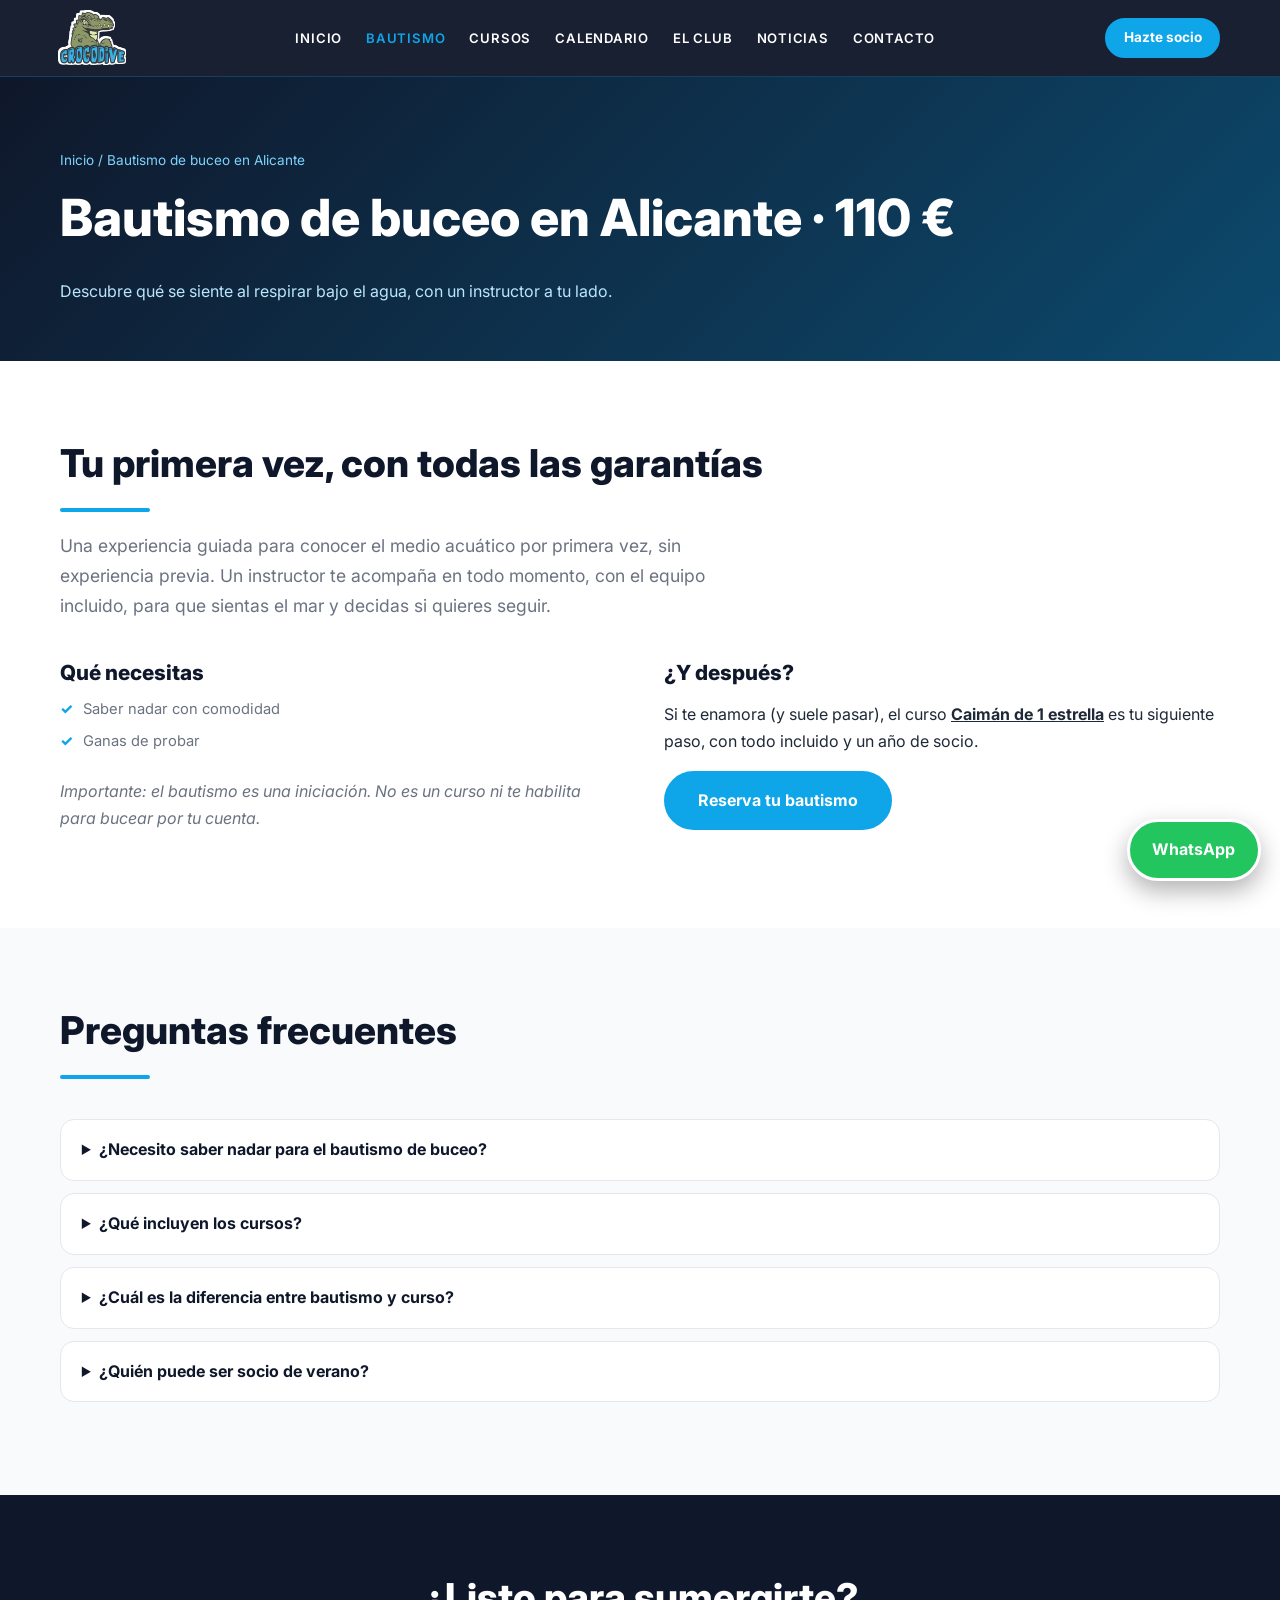
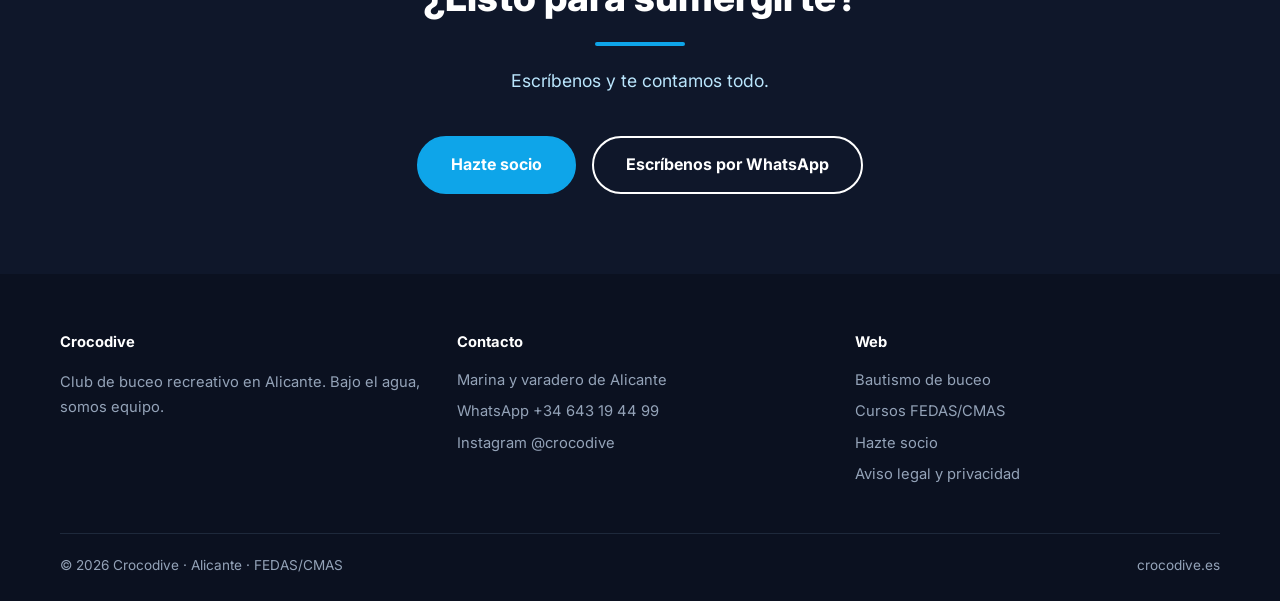
==== bautismo-buceo-alicante.html @ 1edb9e96 "Add files via upload" ====
<!DOCTYPE html><html lang="es"><head><meta charset="utf-8"><meta name="viewport" content="width=device-width,initial-scale=1"><title>Bautismo de buceo en Alicante | Crocodive</title><meta name="description" content="Bautismo de buceo en Alicante por 110 €. Una experiencia guiada, sin experiencia previa, con instructor titulado. Reserva tu plaza en Crocodive."><link rel="canonical" href="https://crocodive.es/bautismo-buceo-alicante.html">
<meta property="og:type" content="website"><meta property="og:locale" content="es_ES"><meta property="og:site_name" content="Crocodive"><meta property="og:title" content="Bautismo de buceo en Alicante | Crocodive"><meta property="og:description" content="Bautismo de buceo en Alicante por 110 €. Una experiencia guiada, sin experiencia previa, con instructor titulado. Reserva tu plaza en Crocodive."><meta property="og:url" content="https://crocodive.es/bautismo-buceo-alicante.html"><meta property="og:image" content="https://crocodive.es/img/og-image.jpg"><meta name="twitter:card" content="summary_large_image">
<link rel="icon" type="image/png" href="img/favicon-192.png"><link rel="apple-touch-icon" href="img/apple-touch-icon.png"><link rel="preconnect" href="https://fonts.googleapis.com"><link rel="preconnect" href="https://fonts.gstatic.com" crossorigin><link href="https://fonts.googleapis.com/css2?family=Inter:wght@300;400;600;800&display=swap" rel="stylesheet"><link rel="stylesheet" href="css/styles.css"><script type="application/ld+json">{"@context": "https://schema.org", "@type": "Service", "name": "Bautismo de buceo en Alicante", "provider": {"@type": "SportsClub", "name": "Crocodive", "url": "https://crocodive.es/"}, "areaServed": "Alicante", "offers": {"@type": "Offer", "price": "110", "priceCurrency": "EUR"}}</script><script type="application/ld+json">{"@context": "https://schema.org", "@type": "BreadcrumbList", "itemListElement": [{"@type": "ListItem", "position": 1, "name": "Inicio", "item": "https://crocodive.es/"}, {"@type": "ListItem", "position": 2, "name": "Bautismo de buceo en Alicante", "item": "https://crocodive.es/bautismo-buceo-alicante.html"}]}</script></head><body>
<a class="wa" href="https://wa.me/34643194499?text=Hola,%20quiero%20información%20de%20Crocodive" target="_blank" rel="noopener">WhatsApp</a>
<nav class="top" aria-label="Principal"><div class="w"><a class="logo" href="index.html" aria-label="Crocodive, inicio"><img src="img/logo.png" alt="Crocodive, club de buceo en Alicante" width="65" height="52"></a><button class="tg" aria-expanded="false" aria-controls="m">Menú</button><div class="links" id="m"><a href="index.html">Inicio</a><a href="bautismo-buceo-alicante.html" aria-current="page">Bautismo</a><a href="cursos-buceo-alicante.html">Cursos</a><a href="calendario-salidas.html">Calendario</a><a href="quienes-somos.html">El club</a><a href="noticias.html">Noticias</a><a href="contacto.html">Contacto</a></div><a class="btn s cta-n" href="hazte-socio.html">Hazte socio</a></div></nav>
<header class="ph"><div class="w"><div class="cr"><a href="index.html">Inicio</a> / Bautismo de buceo en Alicante</div><h1>Bautismo de buceo en Alicante · 110 €</h1><p>Descubre qué se siente al respirar bajo el agua, con un instructor a tu lado.</p></div></header><main><section class="sec wh"><div class="w"><h2>Tu primera vez, con todas las garantías</h2><div class="bar"></div><p class="lead">Una experiencia guiada para conocer el medio acuático por primera vez, sin experiencia previa. Un instructor te acompaña en todo momento, con el equipo incluido, para que sientas el mar y decidas si quieres seguir.</p><div style="margin-top:2.5rem;text-align:left"><div class="two"><div><h3>Qué necesitas</h3><ul class="ck"><li>Saber nadar con comodidad</li><li>Ganas de probar</li></ul><p class="tbd">Importante: el bautismo es una iniciación. No es un curso ni te habilita para bucear por tu cuenta.</p></div><div><h3>¿Y después?</h3><p>Si te enamora (y suele pasar), el curso <a href="cursos-buceo-alicante.html"><b>Caimán de 1 estrella</b></a> es tu siguiente paso, con todo incluido y un año de socio.</p><a class="btn" href="https://wa.me/34643194499?text=Hola,%20quiero%20reservar%20un%20bautismo%20de%20buceo">Reserva tu bautismo</a></div></div></div></div></section><section class="sec "><div class="w"><h2>Preguntas frecuentes</h2><div class="bar"></div><div style="margin-top:2.5rem;text-align:left"><details><summary>¿Necesito saber nadar para el bautismo de buceo?</summary><p>Sí, necesitas nadar con comodidad. No hace falta experiencia previa en buceo.</p></details><details><summary>¿Qué incluyen los cursos?</summary><p>Todos los cursos incluyen material, licencia, seguro y certificado, además de un año de socio del club.</p></details><details><summary>¿Cuál es la diferencia entre bautismo y curso?</summary><p>El bautismo es una experiencia de iniciación guiada y no habilita para bucear por tu cuenta. Los cursos FEDAS/CMAS sí te titulan.</p></details><details><summary>¿Quién puede ser socio de verano?</summary><p>Buceadores que ya tienen titulación y quieren conocer el club durante la temporada.</p></details></div></div></section><section class="sec dk"><div class="w ctr"><h2>¿Listo para sumergirte?</h2><div class="bar"></div><p class="lead">Escríbenos y te contamos todo.</p><div style="margin-top:2.5rem;text-align:left"><div class="acts"><a class="btn" href="hazte-socio.html">Hazte socio</a><a class="btn g" href="https://wa.me/34643194499?text=Hola,%20quiero%20información">Escríbenos por WhatsApp</a></div></div></div></section></main>
<footer><div class="w"><div class="fg"><div><h4>Crocodive</h4><p>Club de buceo recreativo en Alicante. Bajo el agua, somos equipo.</p></div><div><h4>Contacto</h4><ul><li>Marina y varadero de Alicante</li><li><a href="https://wa.me/34643194499">WhatsApp +34 643 19 44 99</a></li><li><a href="https://www.instagram.com/crocodive/" rel="noopener">Instagram @crocodive</a></li></ul></div><div><h4>Web</h4><ul><li><a href="bautismo-buceo-alicante.html">Bautismo de buceo</a></li><li><a href="cursos-buceo-alicante.html">Cursos FEDAS/CMAS</a></li><li><a href="hazte-socio.html">Hazte socio</a></li><li><a href="legal.html">Aviso legal y privacidad</a></li></ul></div></div><div class="fb"><span>© <span id="y">2026</span> Crocodive · Alicante · FEDAS/CMAS</span><span>crocodive.es</span></div></div></footer><script src="js/main.js" defer></script></body></html>
---- css/styles.css ----
:root{--navy:#0f172a;--cy:#0ea5e9;--cyd:#0284c7;--bg:#f9fafb;--tx:#1f2937;--mut:#6b7280;--w:1200px}
*{box-sizing:border-box}html{scroll-behavior:smooth}
body{margin:0;font:400 1rem/1.7 Inter,system-ui,sans-serif;color:var(--tx);background:var(--bg);-webkit-font-smoothing:antialiased}
img{max-width:100%;height:auto;display:block}a{color:inherit}
h1,h2,h3{line-height:1.15;margin:0 0 .6em;font-weight:800;color:var(--navy)}
h2{font-size:clamp(1.8rem,4vw,2.4rem)}h3{font-size:1.3rem}
:focus-visible{outline:3px solid var(--cy);outline-offset:3px}
.w{max-width:var(--w);margin:0 auto;padding:0 1.25rem}
.sec{padding:5rem 0}.sec.dk{background:var(--navy);color:#e0f2fe}.sec.dk h2,.sec.dk h3{color:#fff}.sec.wh{background:#fff}
.ctr{text-align:center}.ctr .lead{margin-inline:auto}
.lead{max-width:62ch;color:var(--mut);font-size:1.1rem}.dk .lead{color:#bae6fd}
.bar{width:90px;height:4px;border-radius:9px;background:var(--cy);margin:0 0 1.2rem}.ctr .bar{margin-inline:auto}
nav.top{position:sticky;top:0;z-index:40;background:rgba(15,23,42,.96);backdrop-filter:blur(6px);border-bottom:1px solid rgba(14,165,233,.25)}
nav.top .w{display:flex;align-items:center;justify-content:space-between;height:76px;gap:1rem}
.logo img{height:52px;width:auto;filter:drop-shadow(1.5px 0 0 #fff) drop-shadow(-1.5px 0 0 #fff) drop-shadow(0 1.5px 0 #fff) drop-shadow(0 -1.5px 0 #fff)}
.links{display:flex;gap:1.5rem;font-weight:600;font-size:.82rem;letter-spacing:.06em;text-transform:uppercase;color:#fff}
.links a{text-decoration:none}.links a:hover,.links a[aria-current]{color:var(--cy)}
.tg{display:none;background:0;border:2px solid #fff;color:#fff;border-radius:10px;padding:.4rem .8rem;font:600 .9rem Inter;cursor:pointer}
@media(max-width:980px){.tg{display:block}.cta-n{display:none}.links{display:none;position:absolute;top:76px;left:0;right:0;flex-direction:column;background:var(--navy);padding:1.2rem 1.5rem;gap:1rem}.links.open{display:flex}}
.btn{display:inline-block;background:var(--cy);color:#fff;font-weight:700;text-decoration:none;border:2px solid var(--cy);border-radius:99px;padding:.85em 2em;transition:.2s;cursor:pointer;font-family:inherit;font-size:1rem}
.btn:hover{background:var(--cyd);border-color:var(--cyd);transform:translateY(-2px);box-shadow:0 10px 24px rgba(14,165,233,.4)}
.btn.o{background:0;color:var(--cy)}.btn.o:hover{background:var(--cy);color:#fff}
.btn.g{background:0;border-color:#fff}.btn.g:hover{background:#fff;color:var(--navy)}.btn.s{padding:.5em 1.2em;font-size:.85rem}
.hero{min-height:88vh;display:flex;align-items:center;text-align:center;color:#fff;padding:5rem 0;background:linear-gradient(rgba(15,23,42,.7),rgba(15,23,42,.45)),var(--hb) center/cover fixed #0b3a5c}
.hero h1{font-size:clamp(2.4rem,6.5vw,4.6rem);color:#fff;text-shadow:0 2px 12px rgba(0,0,0,.4)}.hero h1 em{color:var(--cy);font-style:normal}
.hero p{font-size:clamp(1.05rem,2vw,1.4rem);color:#e5e7eb;font-weight:300;max-width:46rem;margin:0 auto 2.2rem}
.eb{color:var(--cy);font-weight:800;letter-spacing:.2em;text-transform:uppercase;font-size:.8rem;display:block;margin-bottom:1rem}
.acts{display:flex;flex-wrap:wrap;gap:1rem;justify-content:center}
.ph{background:linear-gradient(135deg,var(--navy),#0c4a6e);color:#fff;padding:4.5rem 0 3.5rem}.ph h1{color:#fff;font-size:clamp(2rem,5vw,3.2rem)}.ph p{color:#bae6fd;max-width:60ch;margin:0}
.cr{font-size:.85rem;color:#7dd3fc;margin-bottom:1rem}.cr a{text-decoration:none}
.strip{background:var(--cy);color:#fff;text-align:center;font-weight:700;padding:.9rem 1rem;font-size:.95rem}
.g3{display:grid;gap:2rem;grid-template-columns:repeat(auto-fit,minmax(270px,1fr))}.g4{display:grid;gap:1.2rem;grid-template-columns:repeat(auto-fit,minmax(200px,1fr))}
.card{background:#fff;border:1px solid #e5e7eb;border-radius:20px;overflow:hidden;box-shadow:0 6px 20px rgba(15,23,42,.08);transition:.3s;display:flex;flex-direction:column}
.card:hover{transform:translateY(-8px);box-shadow:0 20px 30px rgba(15,23,42,.14)}.card.feat{border:2px solid var(--cy)}
.ci{position:relative;aspect-ratio:10/7;background:var(--navy)}.ci img{width:100%;height:100%;object-fit:cover}
.badge{position:absolute;left:1rem;bottom:1rem;background:var(--cy);color:#fff;font-size:.72rem;font-weight:800;text-transform:uppercase;letter-spacing:.06em;padding:.3em .9em;border-radius:99px}
.cb{padding:1.8rem;display:flex;flex-direction:column;flex:1}.cb p{color:var(--mut);margin:0 0 1rem}.cb .btn{margin-top:auto;text-align:center}
.cb ul,.ck{list-style:none;padding:0;margin:0 0 1.5rem;font-size:.92rem;color:var(--mut)}.cb li::before,.ck li::before{content:"✓";color:var(--cy);font-weight:800;margin-right:.6rem}.ck li{margin-bottom:.4rem}
.price{font-size:2.4rem;font-weight:800;color:var(--cyd);line-height:1;margin-bottom:.8rem}
.fact{padding:1.6rem;background:rgba(255,255,255,.06);border:1px solid rgba(255,255,255,.12);border-radius:20px;text-align:center}.fact b{display:block;font-size:1.8rem;color:var(--cy);font-weight:800}.fact span{font-size:.8rem;text-transform:uppercase;letter-spacing:.06em;color:#cbd5e1;font-weight:600}
.tw{overflow-x:auto;background:#fff;border-radius:20px;box-shadow:0 6px 20px rgba(15,23,42,.08);border:1px solid #e5e7eb}
table{border-collapse:collapse;width:100%;min-width:660px}th,td{padding:1rem 1.2rem;text-align:left;border-bottom:1px solid #e5e7eb}th{background:var(--navy);color:#fff;font-size:.82rem;text-transform:uppercase;letter-spacing:.05em}tr:last-child td{border:0}
.tbd{color:var(--mut);font-style:italic}
.two{display:grid;gap:3rem;grid-template-columns:1fr 1fr;align-items:start}@media(max-width:800px){.two{grid-template-columns:1fr}}
.team{display:grid;gap:1rem;grid-template-columns:repeat(auto-fit,minmax(180px,1fr))}.team div{background:#fff;border:1px dashed #94a3b8;border-radius:16px;padding:1.2rem;text-align:center}.team b{display:block;color:var(--navy)}
form{display:grid;gap:1rem;grid-template-columns:1fr 1fr}form .f{grid-column:1/-1}@media(max-width:640px){form{grid-template-columns:1fr}}
label{font-weight:600;font-size:.9rem;display:block}input,select,textarea{width:100%;font:inherit;padding:.75rem 1rem;border:1.5px solid #cbd5e1;border-radius:12px;background:#fff;margin-top:.3rem}input:focus,select:focus,textarea:focus{border-color:var(--cy);outline:0;box-shadow:0 0 0 3px rgba(14,165,233,.25)}
.chk{display:flex;gap:.6rem;font-weight:400}.chk input{width:auto;margin-top:.4rem}
details{background:#fff;border:1px solid #e5e7eb;border-radius:14px;padding:1rem 1.3rem;margin-bottom:.8rem}summary{font-weight:700;cursor:pointer;color:var(--navy)}details p{margin:.6rem 0 0;color:var(--mut)}
.lg{display:grid;gap:1rem;grid-template-columns:repeat(auto-fit,minmax(160px,1fr))}.lg div{height:90px;display:grid;place-items:center;border:1px dashed #94a3b8;border-radius:16px;background:#fff;color:var(--mut);font-weight:600;font-size:.9rem}
.map{border-radius:20px;overflow:hidden;box-shadow:0 6px 20px rgba(15,23,42,.15);min-height:340px}.map iframe{width:100%;height:100%;min-height:340px;border:0;display:block}
.art{background:#fff;border:1px solid #e5e7eb;border-radius:20px;padding:1.8rem;box-shadow:0 6px 20px rgba(15,23,42,.06)}.art small{color:var(--cyd);font-weight:800;text-transform:uppercase;font-size:.72rem;letter-spacing:.08em}
footer{background:#0b1120;color:#94a3b8;padding:3.5rem 0 1.5rem;font-size:.92rem}footer h4{color:#fff;margin:0 0 .8rem}footer a{text-decoration:none}footer a:hover{color:#fff}footer ul{list-style:none;padding:0;margin:0}footer li{margin-bottom:.4rem}
.fg{display:grid;gap:2rem;grid-template-columns:repeat(auto-fit,minmax(210px,1fr))}.fb{margin-top:2.5rem;padding-top:1.2rem;border-top:1px solid #1e293b;display:flex;flex-wrap:wrap;justify-content:space-between;gap:1rem;font-size:.85rem}
.wa{position:fixed;right:1.2rem;bottom:1.2rem;z-index:50;background:#22c55e;color:#fff;font-weight:700;text-decoration:none;padding:.9rem 1.4rem;border-radius:99px;border:3px solid #fff;box-shadow:0 10px 25px rgba(0,0,0,.3);transition:.2s}.wa:hover{background:#16a34a;transform:scale(1.06)}
@media(max-width:768px){.hero{background-attachment:scroll}}
@media(prefers-reduced-motion:reduce){*{transition:none!important;scroll-behavior:auto!important}}
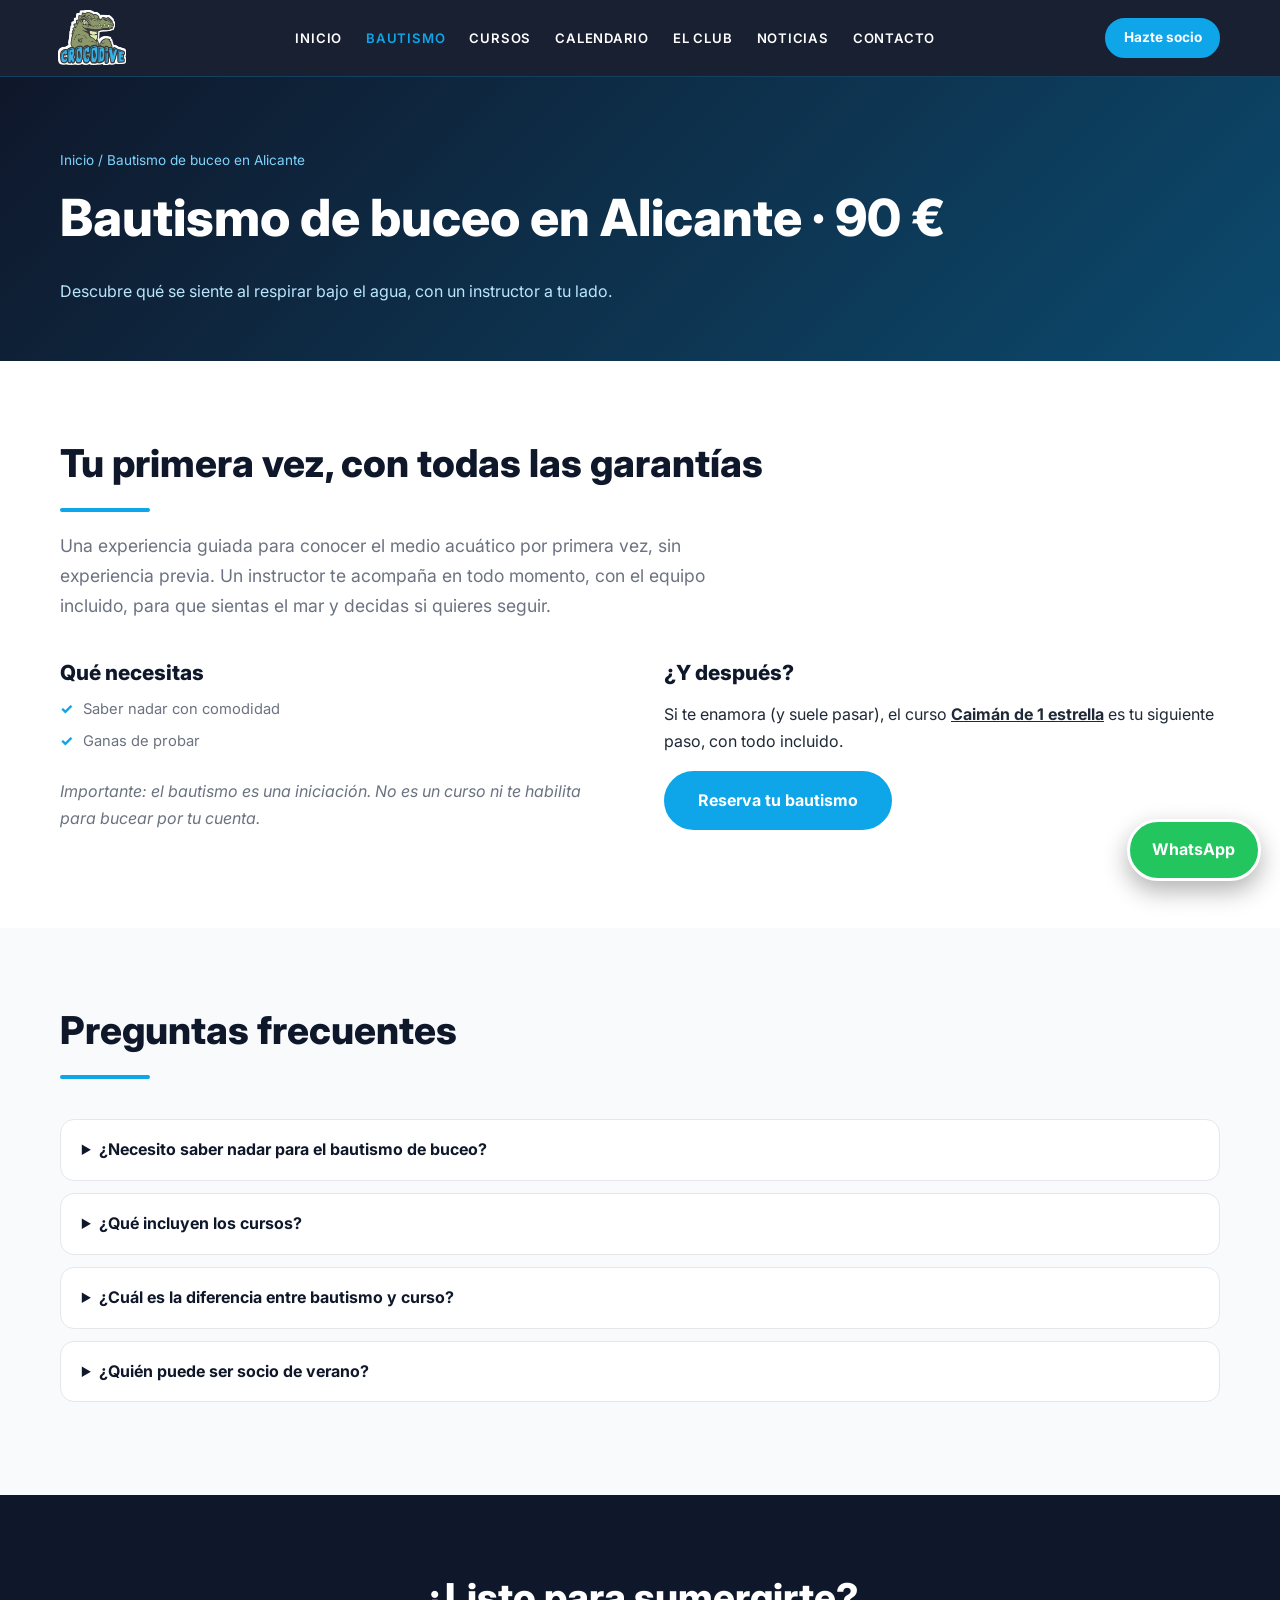
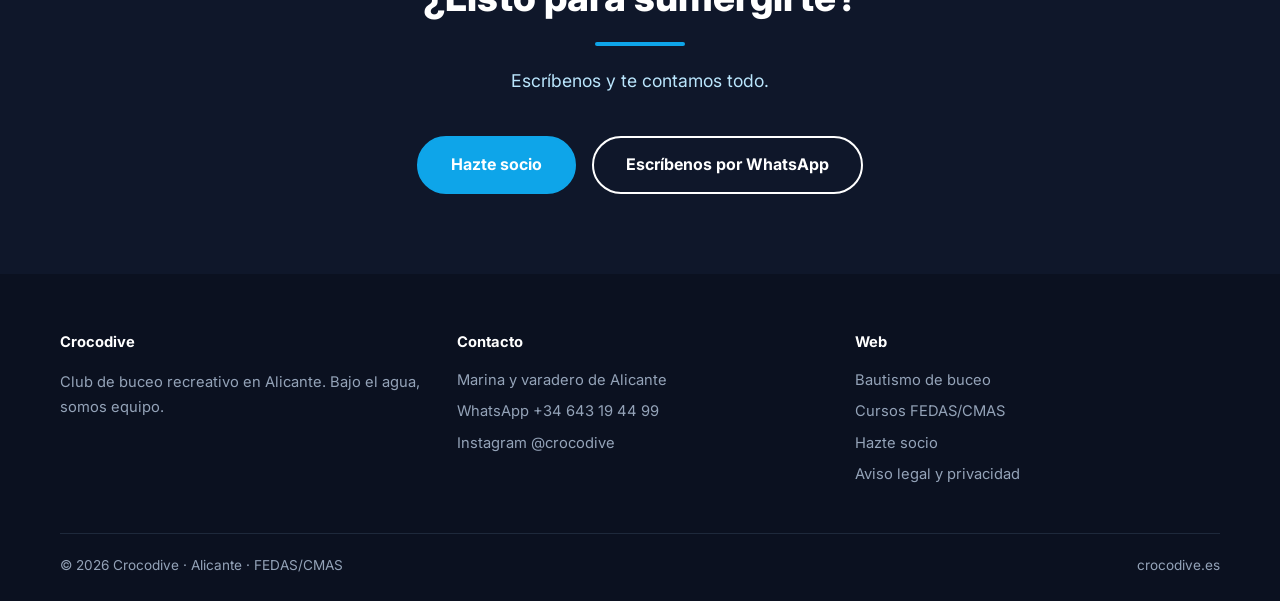
==== commit a2ab0a6a: "Actualizar bautismo-buceo-alicante.html" ====
--- a/bautismo-buceo-alicante.html
+++ b/bautismo-buceo-alicante.html
@@ -1,7 +1,162 @@
-<!DOCTYPE html><html lang="es"><head><meta charset="utf-8"><meta name="viewport" content="width=device-width,initial-scale=1"><title>Bautismo de buceo en Alicante | Crocodive</title><meta name="description" content="Bautismo de buceo en Alicante por 110 €. Una experiencia guiada, sin experiencia previa, con instructor titulado. Reserva tu plaza en Crocodive."><link rel="canonical" href="https://crocodive.es/bautismo-buceo-alicante.html">
-<meta property="og:type" content="website"><meta property="og:locale" content="es_ES"><meta property="og:site_name" content="Crocodive"><meta property="og:title" content="Bautismo de buceo en Alicante | Crocodive"><meta property="og:description" content="Bautismo de buceo en Alicante por 110 €. Una experiencia guiada, sin experiencia previa, con instructor titulado. Reserva tu plaza en Crocodive."><meta property="og:url" content="https://crocodive.es/bautismo-buceo-alicante.html"><meta property="og:image" content="https://crocodive.es/img/og-image.jpg"><meta name="twitter:card" content="summary_large_image">
-<link rel="icon" type="image/png" href="img/favicon-192.png"><link rel="apple-touch-icon" href="img/apple-touch-icon.png"><link rel="preconnect" href="https://fonts.googleapis.com"><link rel="preconnect" href="https://fonts.gstatic.com" crossorigin><link href="https://fonts.googleapis.com/css2?family=Inter:wght@300;400;600;800&display=swap" rel="stylesheet"><link rel="stylesheet" href="css/styles.css"><script type="application/ld+json">{"@context": "https://schema.org", "@type": "Service", "name": "Bautismo de buceo en Alicante", "provider": {"@type": "SportsClub", "name": "Crocodive", "url": "https://crocodive.es/"}, "areaServed": "Alicante", "offers": {"@type": "Offer", "price": "110", "priceCurrency": "EUR"}}</script><script type="application/ld+json">{"@context": "https://schema.org", "@type": "BreadcrumbList", "itemListElement": [{"@type": "ListItem", "position": 1, "name": "Inicio", "item": "https://crocodive.es/"}, {"@type": "ListItem", "position": 2, "name": "Bautismo de buceo en Alicante", "item": "https://crocodive.es/bautismo-buceo-alicante.html"}]}</script></head><body>
-<a class="wa" href="https://wa.me/34643194499?text=Hola,%20quiero%20información%20de%20Crocodive" target="_blank" rel="noopener">WhatsApp</a>
-<nav class="top" aria-label="Principal"><div class="w"><a class="logo" href="index.html" aria-label="Crocodive, inicio"><img src="img/logo.png" alt="Crocodive, club de buceo en Alicante" width="65" height="52"></a><button class="tg" aria-expanded="false" aria-controls="m">Menú</button><div class="links" id="m"><a href="index.html">Inicio</a><a href="bautismo-buceo-alicante.html" aria-current="page">Bautismo</a><a href="cursos-buceo-alicante.html">Cursos</a><a href="calendario-salidas.html">Calendario</a><a href="quienes-somos.html">El club</a><a href="noticias.html">Noticias</a><a href="contacto.html">Contacto</a></div><a class="btn s cta-n" href="hazte-socio.html">Hazte socio</a></div></nav>
-<header class="ph"><div class="w"><div class="cr"><a href="index.html">Inicio</a> / Bautismo de buceo en Alicante</div><h1>Bautismo de buceo en Alicante · 110 €</h1><p>Descubre qué se siente al respirar bajo el agua, con un instructor a tu lado.</p></div></header><main><section class="sec wh"><div class="w"><h2>Tu primera vez, con todas las garantías</h2><div class="bar"></div><p class="lead">Una experiencia guiada para conocer el medio acuático por primera vez, sin experiencia previa. Un instructor te acompaña en todo momento, con el equipo incluido, para que sientas el mar y decidas si quieres seguir.</p><div style="margin-top:2.5rem;text-align:left"><div class="two"><div><h3>Qué necesitas</h3><ul class="ck"><li>Saber nadar con comodidad</li><li>Ganas de probar</li></ul><p class="tbd">Importante: el bautismo es una iniciación. No es un curso ni te habilita para bucear por tu cuenta.</p></div><div><h3>¿Y después?</h3><p>Si te enamora (y suele pasar), el curso <a href="cursos-buceo-alicante.html"><b>Caimán de 1 estrella</b></a> es tu siguiente paso, con todo incluido y un año de socio.</p><a class="btn" href="https://wa.me/34643194499?text=Hola,%20quiero%20reservar%20un%20bautismo%20de%20buceo">Reserva tu bautismo</a></div></div></div></div></section><section class="sec "><div class="w"><h2>Preguntas frecuentes</h2><div class="bar"></div><div style="margin-top:2.5rem;text-align:left"><details><summary>¿Necesito saber nadar para el bautismo de buceo?</summary><p>Sí, necesitas nadar con comodidad. No hace falta experiencia previa en buceo.</p></details><details><summary>¿Qué incluyen los cursos?</summary><p>Todos los cursos incluyen material, licencia, seguro y certificado, además de un año de socio del club.</p></details><details><summary>¿Cuál es la diferencia entre bautismo y curso?</summary><p>El bautismo es una experiencia de iniciación guiada y no habilita para bucear por tu cuenta. Los cursos FEDAS/CMAS sí te titulan.</p></details><details><summary>¿Quién puede ser socio de verano?</summary><p>Buceadores que ya tienen titulación y quieren conocer el club durante la temporada.</p></details></div></div></section><section class="sec dk"><div class="w ctr"><h2>¿Listo para sumergirte?</h2><div class="bar"></div><p class="lead">Escríbenos y te contamos todo.</p><div style="margin-top:2.5rem;text-align:left"><div class="acts"><a class="btn" href="hazte-socio.html">Hazte socio</a><a class="btn g" href="https://wa.me/34643194499?text=Hola,%20quiero%20información">Escríbenos por WhatsApp</a></div></div></div></section></main>
-<footer><div class="w"><div class="fg"><div><h4>Crocodive</h4><p>Club de buceo recreativo en Alicante. Bajo el agua, somos equipo.</p></div><div><h4>Contacto</h4><ul><li>Marina y varadero de Alicante</li><li><a href="https://wa.me/34643194499">WhatsApp +34 643 19 44 99</a></li><li><a href="https://www.instagram.com/crocodive/" rel="noopener">Instagram @crocodive</a></li></ul></div><div><h4>Web</h4><ul><li><a href="bautismo-buceo-alicante.html">Bautismo de buceo</a></li><li><a href="cursos-buceo-alicante.html">Cursos FEDAS/CMAS</a></li><li><a href="hazte-socio.html">Hazte socio</a></li><li><a href="legal.html">Aviso legal y privacidad</a></li></ul></div></div><div class="fb"><span>© <span id="y">2026</span> Crocodive · Alicante · FEDAS/CMAS</span><span>crocodive.es</span></div></div></footer><script src="js/main.js" defer></script></body></html>+<!DOCTYPE html>
+<html lang="es">
+<head>
+  <meta charset="utf-8">
+  <meta name="viewport" content="width=device-width,initial-scale=1">
+  <title>Bautismo de buceo en Alicante | Crocodive</title>
+  <meta name="description" content="Bautismo de buceo en Alicante por 90 €. Una experiencia guiada, sin experiencia previa, con instructor titulado. Reserva tu plaza en Crocodive.">
+  <link rel="canonical" href="https://crocodive.es/bautismo-buceo-alicante.html">
+  <meta property="og:type" content="website">
+  <meta property="og:locale" content="es_ES">
+  <meta property="og:site_name" content="Crocodive">
+  <meta property="og:title" content="Bautismo de buceo en Alicante | Crocodive">
+  <meta property="og:description" content="Bautismo de buceo en Alicante por 90 €. Una experiencia guiada, sin experiencia previa, con instructor titulado. Reserva tu plaza en Crocodive.">
+  <meta property="og:url" content="https://crocodive.es/bautismo-buceo-alicante.html">
+  <meta property="og:image" content="https://crocodive.es/img/og-image.jpg">
+  <meta name="twitter:card" content="summary_large_image">
+  <link rel="icon" type="image/png" href="img/favicon-192.png">
+  <link rel="apple-touch-icon" href="img/apple-touch-icon.png">
+  <link rel="preconnect" href="https://fonts.googleapis.com">
+  <link rel="preconnect" href="https://fonts.gstatic.com" crossorigin>
+  <link href="https://fonts.googleapis.com/css2?family=Inter:wght@300;400;600;800&display=swap" rel="stylesheet">
+  <link rel="stylesheet" href="css/styles.css">
+  <script type="application/ld+json">
+    {"@context": "https://schema.org", "@type": "Service", "name": "Bautismo de buceo en Alicante", "provider": {"@type": "SportsClub", "name": "Crocodive", "url": "https://crocodive.es/"}, "areaServed": "Alicante", "offers": {"@type": "Offer", "price": "110", "priceCurrency": "EUR"}}
+  </script>
+  <script type="application/ld+json">
+    {"@context": "https://schema.org", "@type": "BreadcrumbList", "itemListElement": [{"@type": "ListItem", "position": 1, "name": "Inicio", "item": "https://crocodive.es/"}, {"@type": "ListItem", "position": 2, "name": "Bautismo de buceo en Alicante", "item": "https://crocodive.es/bautismo-buceo-alicante.html"}]}
+  </script>
+</head>
+<body>
+  <a class="wa" href="https://wa.me/34643194499?text=Hola,%20quiero%20información%20de%20Crocodive" target="_blank" rel="noopener">WhatsApp</a>
+  
+  <nav class="top" aria-label="Principal">
+    <div class="w">
+      <a class="logo" href="index.html" aria-label="Crocodive, inicio">
+        <img src="img/logo.png" alt="Crocodive, club de buceo en Alicante" width="65" height="52">
+      </a>
+      <button class="tg" aria-expanded="false" aria-controls="m">Menú</button>
+      <div class="links" id="m">
+        <a href="index.html">Inicio</a>
+        <a href="bautismo-buceo-alicante.html" aria-current="page">Bautismo</a>
+        <a href="cursos-buceo-alicante.html">Cursos</a>
+        <a href="calendario-salidas.html">Calendario</a>
+        <a href="quienes-somos.html">El club</a>
+        <a href="noticias.html">Noticias</a>
+        <a href="contacto.html">Contacto</a>
+      </div>
+      <a class="btn s cta-n" href="hazte-socio.html">Hazte socio</a>
+    </div>
+  </nav>
+
+  <header class="ph">
+    <div class="w">
+      <div class="cr">
+        <a href="index.html">Inicio</a> / Bautismo de buceo en Alicante
+      </div>
+      <h1>Bautismo de buceo en Alicante · 90 €</h1>
+      <p>Descubre qué se siente al respirar bajo el agua, con un instructor a tu lado.</p>
+    </div>
+  </header>
+
+  <main>
+    <section class="sec wh">
+      <div class="w">
+        <h2>Tu primera vez, con todas las garantías</h2>
+        <div class="bar"></div>
+        <p class="lead">Una experiencia guiada para conocer el medio acuático por primera vez, sin experiencia previa. Un instructor te acompaña en todo momento, con el equipo incluido, para que sientas el mar y decidas si quieres seguir.</p>
+        <div style="margin-top:2.5rem;text-align:left">
+          <div class="two">
+            <div>
+              <h3>Qué necesitas</h3>
+              <ul class="ck">
+                <li>Saber nadar con comodidad</li>
+                <li>Ganas de probar</li>
+              </ul>
+              <p class="tbd">Importante: el bautismo es una iniciación. No es un curso ni te habilita para bucear por tu cuenta.</p>
+            </div>
+            <div>
+              <h3>¿Y después?</h3>
+              <p>Si te enamora (y suele pasar), el curso <a href="cursos-buceo-alicante.html"><b>Caimán de 1 estrella</b></a> es tu siguiente paso, con todo incluido.</p>
+              <a class="btn" href="https://wa.me/34643194499?text=Hola,%20quiero%20reservar%20un%20bautismo%20de%20buceo">Reserva tu bautismo</a>
+            </div>
+          </div>
+        </div>
+      </div>
+    </section>
+
+    <section class="sec ">
+      <div class="w">
+        <h2>Preguntas frecuentes</h2>
+        <div class="bar"></div>
+        <div style="margin-top:2.5rem;text-align:left">
+          <details>
+            <summary>¿Necesito saber nadar para el bautismo de buceo?</summary>
+            <p>Sí, necesitas nadar con comodidad. No hace falta experiencia previa en buceo.</p>
+          </details>
+          <details>
+            <summary>¿Qué incluyen los cursos?</summary>
+            <p>Todos los cursos incluyen material, licencia, seguro y certificado.</p>
+          </details>
+          <details>
+            <summary>¿Cuál es la diferencia entre bautismo y curso?</summary>
+            <p>El bautismo es una experiencia de iniciación guiada y no habilita para bucear por tu cuenta. Los cursos FEDAS/CMAS sí te titulan.</p>
+          </details>
+          <details>
+            <summary>¿Quién puede ser socio de verano?</summary>
+            <p>Buceadores que ya tienen titulación y quieren conocer el club durante la temporada.</p>
+          </details>
+        </div>
+      </div>
+    </section>
+
+    <section class="sec dk">
+      <div class="w ctr">
+        <h2>¿Listo para sumergirte?</h2>
+        <div class="bar"></div>
+        <p class="lead">Escríbenos y te contamos todo.</p>
+        <div style="margin-top:2.5rem;text-align:left">
+          <div class="acts">
+            <a class="btn" href="hazte-socio.html">Hazte socio</a>
+            <a class="btn g" href="https://wa.me/34643194499?text=Hola,%20quiero%20información">Escríbenos por WhatsApp</a>
+          </div>
+        </div>
+      </div>
+    </section>
+  </main>
+
+  <footer>
+    <div class="w">
+      <div class="fg">
+        <div>
+          <h4>Crocodive</h4>
+          <p>Club de buceo recreativo en Alicante. Bajo el agua, somos equipo.</p>
+        </div>
+        <div>
+          <h4>Contacto</h4>
+          <ul>
+            <li>Marina y varadero de Alicante</li>
+            <li><a href="https://wa.me/34643194499">WhatsApp +34 643 19 44 99</a></li>
+            <li><a href="https://www.instagram.com/crocodive/" rel="noopener">Instagram @crocodive</a></li>
+          </ul>
+        </div>
+        <div>
+          <h4>Web</h4>
+          <ul>
+            <li><a href="bautismo-buceo-alicante.html">Bautismo de buceo</a></li>
+            <li><a href="cursos-buceo-alicante.html">Cursos FEDAS/CMAS</a></li>
+            <li><a href="hazte-socio.html">Hazte socio</a></li>
+            <li><a href="legal.html">Aviso legal y privacidad</a></li>
+          </ul>
+        </div>
+      </div>
+      <div class="fb">
+        <span>© <span id="y">2026</span> Crocodive · Alicante · FEDAS/CMAS</span>
+        <span>crocodive.es</span>
+      </div>
+    </div>
+  </footer>
+  
+  <script src="js/main.js" defer></script>
+</body>
+</html>
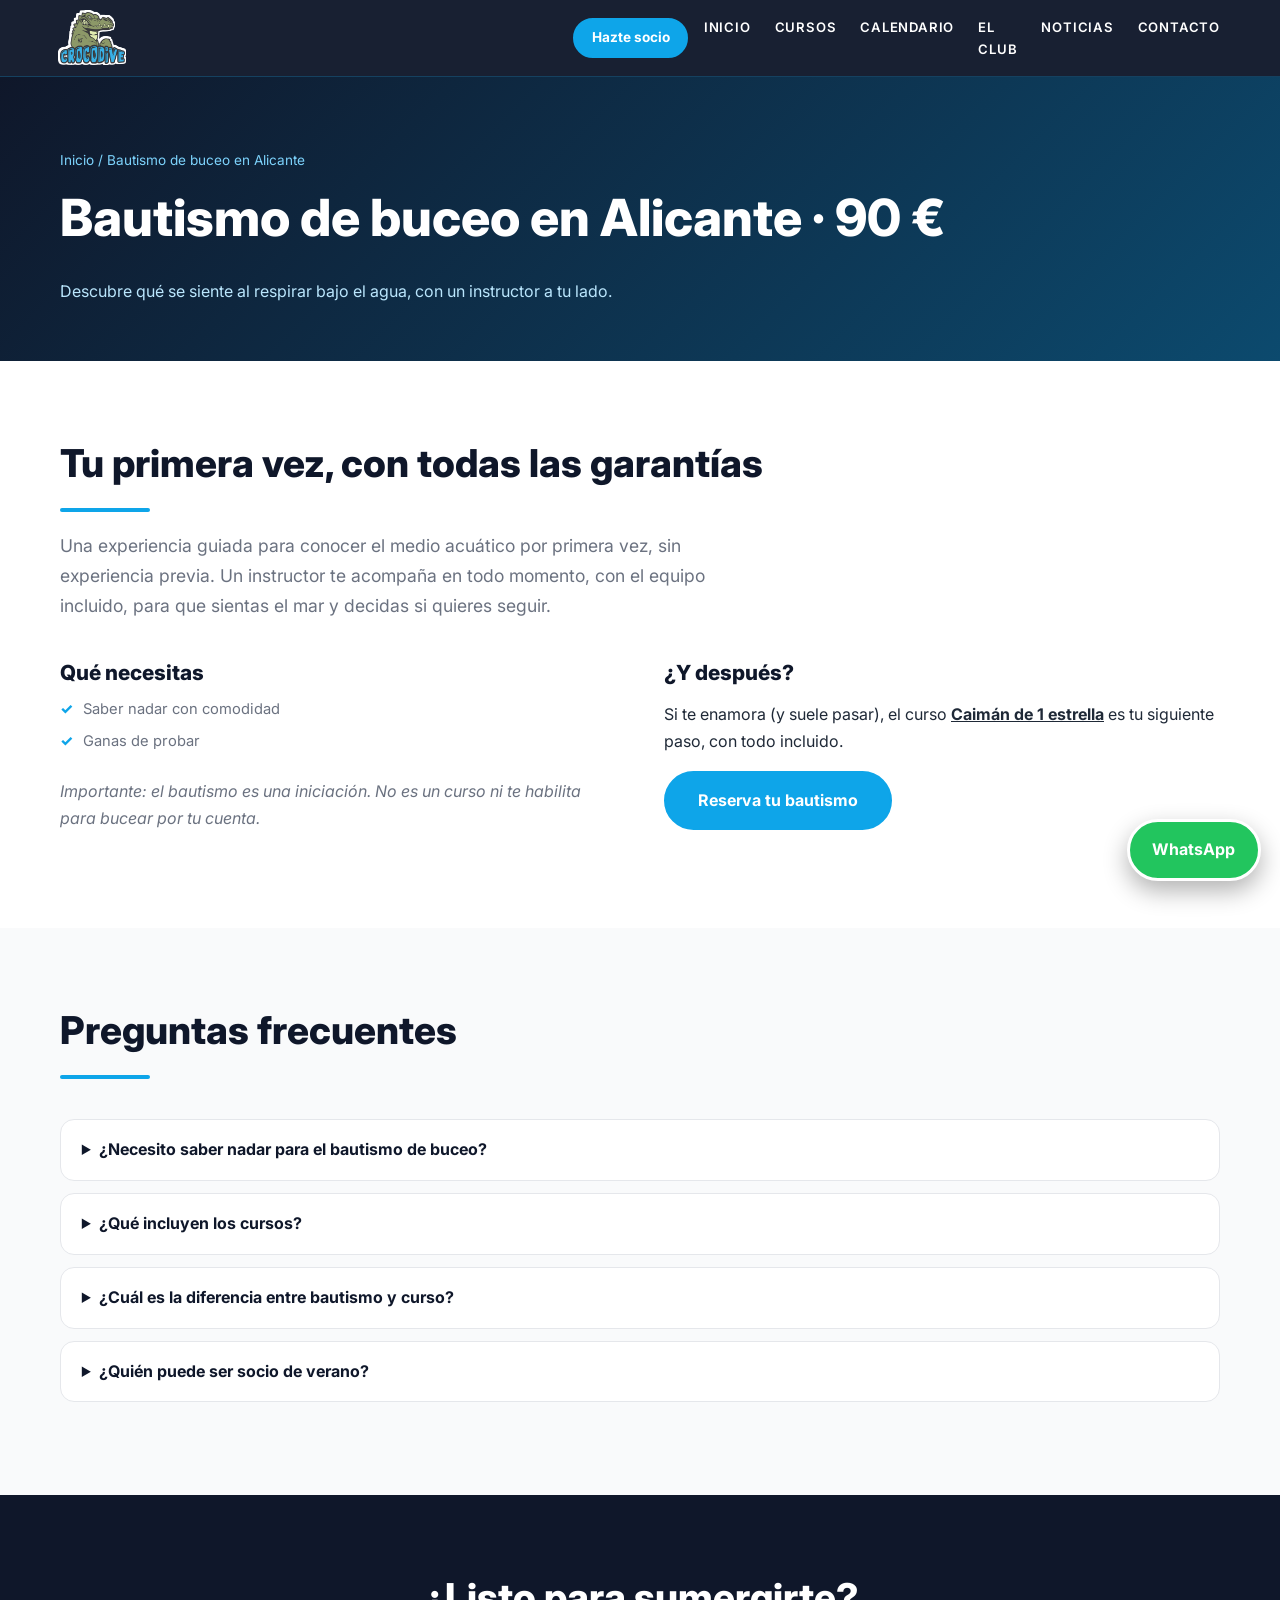
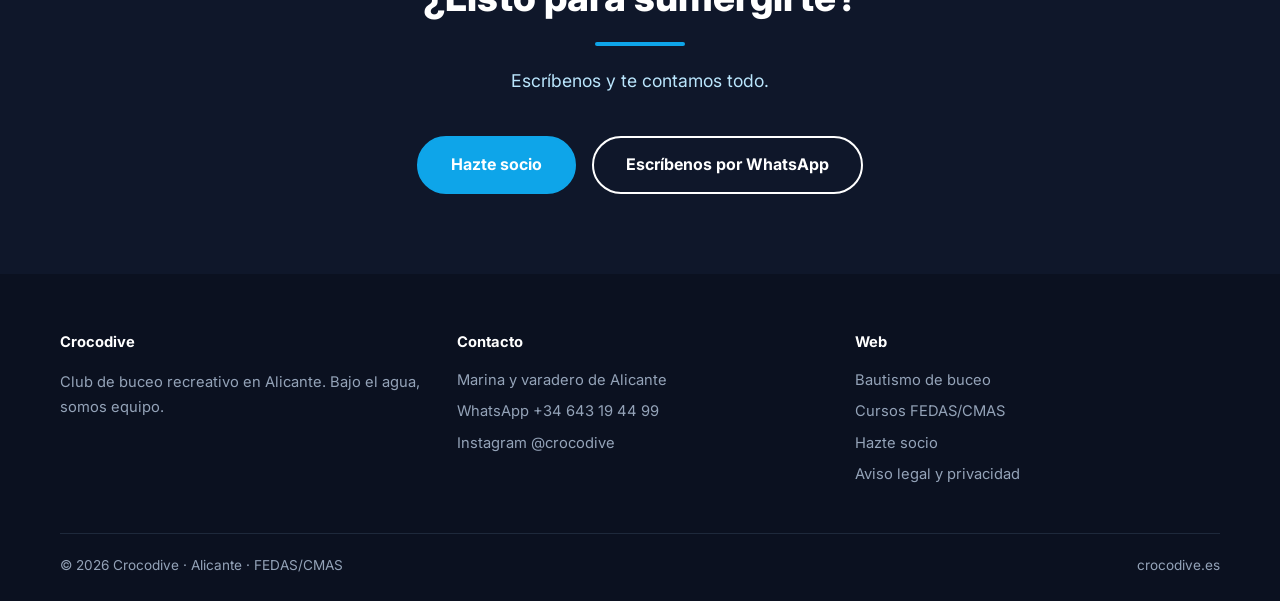
==== commit 03b186e0: "Update bautismo-buceo-alicante.html" ====
--- a/bautismo-buceo-alicante.html
+++ b/bautismo-buceo-alicante.html
@@ -30,25 +30,30 @@
 <body>
   <a class="wa" href="https://wa.me/34643194499?text=Hola,%20quiero%20información%20de%20Crocodive" target="_blank" rel="noopener">WhatsApp</a>
   
-  <nav class="top" aria-label="Principal">
+   <nav class="top" aria-label="Principal">
     <div class="w">
-      <a class="logo" href="index.html" aria-label="Crocodive, inicio">
-        <img src="img/logo.png" alt="Crocodive, club de buceo en Alicante" width="65" height="52">
-      </a>
-      <button class="tg" aria-expanded="false" aria-controls="m">Menú</button>
-      <div class="links" id="m">
-        <a href="index.html">Inicio</a>
-        <a href="bautismo-buceo-alicante.html" aria-current="page">Bautismo</a>
-        <a href="cursos-buceo-alicante.html">Cursos</a>
-        <a href="calendario-salidas.html">Calendario</a>
-        <a href="quienes-somos.html">El club</a>
-        <a href="noticias.html">Noticias</a>
-        <a href="contacto.html">Contacto</a>
-      </div>
-      <a class="btn s cta-n" href="hazte-socio.html">Hazte socio</a>
+        <!-- Izquierda: Logo -->
+        <a class="logo" href="index.html" aria-label="Crocodive, inicio">
+            <img src="img/logo.png" alt="Crocodive, club de buceo en Alicante" width="65" height="52">
+        </a>
+
+        <!-- Centro: Botón Hazte socio -->
+        <a class="btn s cta-n" href="hazte-socio.html">Hazte socio</a>
+
+        <!-- Derecha: Menú y botón de navegación -->
+        <div class="nav-right">
+            <button class="tg" aria-expanded="false" aria-controls="m" aria-label="Abrir menú">&#9776;</button>
+            <div class="links" id="m">
+                <a href="index.html">Inicio</a>
+                <a href="cursos-buceo-alicante.html">Cursos</a>
+                <a href="calendario-salidas.html">Calendario</a>
+                <a href="quienes-somos.html">El club</a>
+                <a href="noticias.html">Noticias</a>
+                <a href="contacto.html">Contacto</a>
+            </div>
+        </div>
     </div>
-  </nav>
-
+</nav>
   <header class="ph">
     <div class="w">
       <div class="cr">
--- a/css/styles.css
+++ b/css/styles.css
@@ -1,57 +1,750 @@
-:root{--navy:#0f172a;--cy:#0ea5e9;--cyd:#0284c7;--bg:#f9fafb;--tx:#1f2937;--mut:#6b7280;--w:1200px}
-*{box-sizing:border-box}html{scroll-behavior:smooth}
-body{margin:0;font:400 1rem/1.7 Inter,system-ui,sans-serif;color:var(--tx);background:var(--bg);-webkit-font-smoothing:antialiased}
-img{max-width:100%;height:auto;display:block}a{color:inherit}
-h1,h2,h3{line-height:1.15;margin:0 0 .6em;font-weight:800;color:var(--navy)}
-h2{font-size:clamp(1.8rem,4vw,2.4rem)}h3{font-size:1.3rem}
-:focus-visible{outline:3px solid var(--cy);outline-offset:3px}
-.w{max-width:var(--w);margin:0 auto;padding:0 1.25rem}
-.sec{padding:5rem 0}.sec.dk{background:var(--navy);color:#e0f2fe}.sec.dk h2,.sec.dk h3{color:#fff}.sec.wh{background:#fff}
-.ctr{text-align:center}.ctr .lead{margin-inline:auto}
-.lead{max-width:62ch;color:var(--mut);font-size:1.1rem}.dk .lead{color:#bae6fd}
-.bar{width:90px;height:4px;border-radius:9px;background:var(--cy);margin:0 0 1.2rem}.ctr .bar{margin-inline:auto}
-nav.top{position:sticky;top:0;z-index:40;background:rgba(15,23,42,.96);backdrop-filter:blur(6px);border-bottom:1px solid rgba(14,165,233,.25)}
-nav.top .w{display:flex;align-items:center;justify-content:space-between;height:76px;gap:1rem}
-.logo img{height:52px;width:auto;filter:drop-shadow(1.5px 0 0 #fff) drop-shadow(-1.5px 0 0 #fff) drop-shadow(0 1.5px 0 #fff) drop-shadow(0 -1.5px 0 #fff)}
-.links{display:flex;gap:1.5rem;font-weight:600;font-size:.82rem;letter-spacing:.06em;text-transform:uppercase;color:#fff}
-.links a{text-decoration:none}.links a:hover,.links a[aria-current]{color:var(--cy)}
-.tg{display:none;background:0;border:2px solid #fff;color:#fff;border-radius:10px;padding:.4rem .8rem;font:600 .9rem Inter;cursor:pointer}
-@media(max-width:980px){.tg{display:block}.cta-n{display:none}.links{display:none;position:absolute;top:76px;left:0;right:0;flex-direction:column;background:var(--navy);padding:1.2rem 1.5rem;gap:1rem}.links.open{display:flex}}
-.btn{display:inline-block;background:var(--cy);color:#fff;font-weight:700;text-decoration:none;border:2px solid var(--cy);border-radius:99px;padding:.85em 2em;transition:.2s;cursor:pointer;font-family:inherit;font-size:1rem}
-.btn:hover{background:var(--cyd);border-color:var(--cyd);transform:translateY(-2px);box-shadow:0 10px 24px rgba(14,165,233,.4)}
-.btn.o{background:0;color:var(--cy)}.btn.o:hover{background:var(--cy);color:#fff}
-.btn.g{background:0;border-color:#fff}.btn.g:hover{background:#fff;color:var(--navy)}.btn.s{padding:.5em 1.2em;font-size:.85rem}
-.hero{min-height:88vh;display:flex;align-items:center;text-align:center;color:#fff;padding:5rem 0;background:linear-gradient(rgba(15,23,42,.7),rgba(15,23,42,.45)),var(--hb) center/cover fixed #0b3a5c}
-.hero h1{font-size:clamp(2.4rem,6.5vw,4.6rem);color:#fff;text-shadow:0 2px 12px rgba(0,0,0,.4)}.hero h1 em{color:var(--cy);font-style:normal}
-.hero p{font-size:clamp(1.05rem,2vw,1.4rem);color:#e5e7eb;font-weight:300;max-width:46rem;margin:0 auto 2.2rem}
-.eb{color:var(--cy);font-weight:800;letter-spacing:.2em;text-transform:uppercase;font-size:.8rem;display:block;margin-bottom:1rem}
-.acts{display:flex;flex-wrap:wrap;gap:1rem;justify-content:center}
-.ph{background:linear-gradient(135deg,var(--navy),#0c4a6e);color:#fff;padding:4.5rem 0 3.5rem}.ph h1{color:#fff;font-size:clamp(2rem,5vw,3.2rem)}.ph p{color:#bae6fd;max-width:60ch;margin:0}
-.cr{font-size:.85rem;color:#7dd3fc;margin-bottom:1rem}.cr a{text-decoration:none}
-.strip{background:var(--cy);color:#fff;text-align:center;font-weight:700;padding:.9rem 1rem;font-size:.95rem}
-.g3{display:grid;gap:2rem;grid-template-columns:repeat(auto-fit,minmax(270px,1fr))}.g4{display:grid;gap:1.2rem;grid-template-columns:repeat(auto-fit,minmax(200px,1fr))}
-.card{background:#fff;border:1px solid #e5e7eb;border-radius:20px;overflow:hidden;box-shadow:0 6px 20px rgba(15,23,42,.08);transition:.3s;display:flex;flex-direction:column}
-.card:hover{transform:translateY(-8px);box-shadow:0 20px 30px rgba(15,23,42,.14)}.card.feat{border:2px solid var(--cy)}
-.ci{position:relative;aspect-ratio:10/7;background:var(--navy)}.ci img{width:100%;height:100%;object-fit:cover}
-.badge{position:absolute;left:1rem;bottom:1rem;background:var(--cy);color:#fff;font-size:.72rem;font-weight:800;text-transform:uppercase;letter-spacing:.06em;padding:.3em .9em;border-radius:99px}
-.cb{padding:1.8rem;display:flex;flex-direction:column;flex:1}.cb p{color:var(--mut);margin:0 0 1rem}.cb .btn{margin-top:auto;text-align:center}
-.cb ul,.ck{list-style:none;padding:0;margin:0 0 1.5rem;font-size:.92rem;color:var(--mut)}.cb li::before,.ck li::before{content:"✓";color:var(--cy);font-weight:800;margin-right:.6rem}.ck li{margin-bottom:.4rem}
-.price{font-size:2.4rem;font-weight:800;color:var(--cyd);line-height:1;margin-bottom:.8rem}
-.fact{padding:1.6rem;background:rgba(255,255,255,.06);border:1px solid rgba(255,255,255,.12);border-radius:20px;text-align:center}.fact b{display:block;font-size:1.8rem;color:var(--cy);font-weight:800}.fact span{font-size:.8rem;text-transform:uppercase;letter-spacing:.06em;color:#cbd5e1;font-weight:600}
-.tw{overflow-x:auto;background:#fff;border-radius:20px;box-shadow:0 6px 20px rgba(15,23,42,.08);border:1px solid #e5e7eb}
-table{border-collapse:collapse;width:100%;min-width:660px}th,td{padding:1rem 1.2rem;text-align:left;border-bottom:1px solid #e5e7eb}th{background:var(--navy);color:#fff;font-size:.82rem;text-transform:uppercase;letter-spacing:.05em}tr:last-child td{border:0}
-.tbd{color:var(--mut);font-style:italic}
-.two{display:grid;gap:3rem;grid-template-columns:1fr 1fr;align-items:start}@media(max-width:800px){.two{grid-template-columns:1fr}}
-.team{display:grid;gap:1rem;grid-template-columns:repeat(auto-fit,minmax(180px,1fr))}.team div{background:#fff;border:1px dashed #94a3b8;border-radius:16px;padding:1.2rem;text-align:center}.team b{display:block;color:var(--navy)}
-form{display:grid;gap:1rem;grid-template-columns:1fr 1fr}form .f{grid-column:1/-1}@media(max-width:640px){form{grid-template-columns:1fr}}
-label{font-weight:600;font-size:.9rem;display:block}input,select,textarea{width:100%;font:inherit;padding:.75rem 1rem;border:1.5px solid #cbd5e1;border-radius:12px;background:#fff;margin-top:.3rem}input:focus,select:focus,textarea:focus{border-color:var(--cy);outline:0;box-shadow:0 0 0 3px rgba(14,165,233,.25)}
-.chk{display:flex;gap:.6rem;font-weight:400}.chk input{width:auto;margin-top:.4rem}
-details{background:#fff;border:1px solid #e5e7eb;border-radius:14px;padding:1rem 1.3rem;margin-bottom:.8rem}summary{font-weight:700;cursor:pointer;color:var(--navy)}details p{margin:.6rem 0 0;color:var(--mut)}
-.lg{display:grid;gap:1rem;grid-template-columns:repeat(auto-fit,minmax(160px,1fr))}.lg div{height:90px;display:grid;place-items:center;border:1px dashed #94a3b8;border-radius:16px;background:#fff;color:var(--mut);font-weight:600;font-size:.9rem}
-.map{border-radius:20px;overflow:hidden;box-shadow:0 6px 20px rgba(15,23,42,.15);min-height:340px}.map iframe{width:100%;height:100%;min-height:340px;border:0;display:block}
-.art{background:#fff;border:1px solid #e5e7eb;border-radius:20px;padding:1.8rem;box-shadow:0 6px 20px rgba(15,23,42,.06)}.art small{color:var(--cyd);font-weight:800;text-transform:uppercase;font-size:.72rem;letter-spacing:.08em}
-footer{background:#0b1120;color:#94a3b8;padding:3.5rem 0 1.5rem;font-size:.92rem}footer h4{color:#fff;margin:0 0 .8rem}footer a{text-decoration:none}footer a:hover{color:#fff}footer ul{list-style:none;padding:0;margin:0}footer li{margin-bottom:.4rem}
-.fg{display:grid;gap:2rem;grid-template-columns:repeat(auto-fit,minmax(210px,1fr))}.fb{margin-top:2.5rem;padding-top:1.2rem;border-top:1px solid #1e293b;display:flex;flex-wrap:wrap;justify-content:space-between;gap:1rem;font-size:.85rem}
-.wa{position:fixed;right:1.2rem;bottom:1.2rem;z-index:50;background:#22c55e;color:#fff;font-weight:700;text-decoration:none;padding:.9rem 1.4rem;border-radius:99px;border:3px solid #fff;box-shadow:0 10px 25px rgba(0,0,0,.3);transition:.2s}.wa:hover{background:#16a34a;transform:scale(1.06)}
-@media(max-width:768px){.hero{background-attachment:scroll}}
-@media(prefers-reduced-motion:reduce){*{transition:none!important;scroll-behavior:auto!important}}
+:root {
+  --navy: #0f172a;
+  --cy: #0ea5e9;
+  --cyd: #0284c7;
+  --bg: #f9fafb;
+  --tx: #1f2937;
+  --mut: #6b7280;
+  --w: 1200px;
+}
+
+* {
+  box-sizing: border-box;
+}
+
+html {
+  scroll-behavior: smooth;
+}
+
+body {
+  margin: 0;
+  font: 400 1rem/1.7 Inter, system-ui, sans-serif;
+  color: var(--tx);
+  background: var(--bg);
+  -webkit-font-smoothing: antialiased;
+}
+
+img {
+  max-width: 100%;
+  height: auto;
+  display: block;
+}
+
+a {
+  color: inherit;
+}
+
+h1, h2, h3 {
+  line-height: 1.15;
+  margin: 0 0 0.6em;
+  font-weight: 800;
+  color: var(--navy);
+}
+
+h2 {
+  font-size: clamp(1.8rem, 4vw, 2.4rem);
+}
+
+h3 {
+  font-size: 1.3rem;
+}
+
+:focus-visible {
+  outline: 3px solid var(--cy);
+  outline-offset: 3px;
+}
+
+.w {
+  max-width: var(--w);
+  margin: 0 auto;
+  padding: 0 1.25rem;
+}
+
+.sec {
+  padding: 5rem 0;
+}
+
+.sec.dk {
+  background: var(--navy);
+  color: #e0f2fe;
+}
+
+.sec.dk h2, 
+.sec.dk h3 {
+  color: #fff;
+}
+
+.sec.wh {
+  background: #fff;
+}
+
+.ctr {
+  text-align: center;
+}
+
+.ctr .lead {
+  margin-inline: auto;
+}
+
+.lead {
+  max-width: 62ch;
+  color: var(--mut);
+  font-size: 1.1rem;
+}
+
+.dk .lead {
+  color: #bae6fd;
+}
+
+.bar {
+  width: 90px;
+  height: 4px;
+  border-radius: 99px;
+  background: var(--cy);
+  margin: 0 0 1.2rem;
+}
+
+.ctr .bar {
+  margin-inline: auto;
+}
+
+/* Navegación */
+nav.top {
+  position: sticky;
+  top: 0;
+  z-index: 40;
+  background: rgba(15, 23, 42, 0.96);
+  backdrop-filter: blur(6px);
+  border-bottom: 1px solid rgba(14, 165, 233, 0.25);
+}
+
+/* Distribución en 3 columnas: Izquierda (Logo) | Centro (Botón) | Derecha (Menú) */
+nav.top .w {
+  display: grid;
+  grid-template-columns: 1fr auto 1fr;
+  align-items: center;
+  height: 76px;
+  gap: 1rem;
+}
+
+.logo {
+  justify-self: start;
+}
+
+.logo img {
+  height: 52px;
+  width: auto;
+  filter: drop-shadow(1.5px 0 0 #fff) drop-shadow(-1.5px 0 0 #fff) drop-shadow(0 1.5px 0 #fff) drop-shadow(0 -1.5px 0 #fff);
+}
+
+.cta-n {
+  justify-self: center;
+  margin: 0;
+}
+
+.nav-right {
+  justify-self: end;
+  display: flex;
+  align-items: center;
+}
+
+.links {
+  display: flex;
+  gap: 1.5rem;
+  font-weight: 600;
+  font-size: 0.82rem;
+  letter-spacing: 0.06em;
+  text-transform: uppercase;
+  color: #fff;
+}
+
+.links a {
+  text-decoration: none;
+}
+
+.links a:hover,
+.links a[aria-current] {
+  color: var(--cy);
+}
+
+/* Botón de menú hamburguesa (3 rayas) */
+.tg {
+  display: none;
+  background: transparent;
+  border: 2px solid #fff;
+  color: #fff;
+  border-radius: 10px;
+  padding: 0.2rem 0.6rem;
+  font-size: 1.4rem;
+  line-height: 1;
+  cursor: pointer;
+}
+
+@media (max-width: 980px) {
+  .tg {
+    display: block;
+  }
+
+  .cta-n {
+    font-size: 0.8rem;
+    padding: 0.4em 0.9em;
+  }
+
+  .links {
+    display: none;
+    position: absolute;
+    top: 76px;
+    left: 0;
+    right: 0;
+    flex-direction: column;
+    background: var(--navy);
+    padding: 1.2rem 1.5rem;
+    gap: 1rem;
+    border-bottom: 1px solid rgba(14, 165, 233, 0.25);
+  }
+
+  .links.open {
+    display: flex;
+  }
+}
+
+/* Botones */
+.btn {
+  display: inline-block;
+  background: var(--cy);
+  color: #fff;
+  font-weight: 700;
+  text-decoration: none;
+  border: 2px solid var(--cy);
+  border-radius: 99px;
+  padding: 0.85em 2em;
+  transition: 0.2s;
+  cursor: pointer;
+  font-family: inherit;
+  font-size: 1rem;
+}
+
+.btn:hover {
+  background: var(--cyd);
+  border-color: var(--cyd);
+  transform: translateY(-2px);
+  box-shadow: 0 10px 24px rgba(14, 165, 233, 0.4);
+}
+
+.btn.o {
+  background: 0;
+  color: var(--cy);
+}
+
+.btn.o:hover {
+  background: var(--cy);
+  color: #fff;
+}
+
+.btn.g {
+  background: 0;
+  border-color: #fff;
+}
+
+.btn.g:hover {
+  background: #fff;
+  color: var(--navy);
+}
+
+.btn.s {
+  padding: 0.5em 1.2em;
+  font-size: 0.85rem;
+}
+
+/* Componentes principales */
+.hero {
+  min-height: 88vh;
+  display: flex;
+  align-items: center;
+  text-align: center;
+  color: #fff;
+  padding: 5rem 0;
+  background: linear-gradient(rgba(15, 23, 42, 0.7), rgba(15, 23, 42, 0.45)), var(--hb) center/cover fixed #0b3a5c;
+}
+
+.hero h1 {
+  font-size: clamp(2.4rem, 6.5vw, 4.6rem);
+  color: #fff;
+  text-shadow: 0 2px 12px rgba(0, 0, 0, 0.4);
+}
+
+.hero h1 em {
+  color: var(--cy);
+  font-style: normal;
+}
+
+.hero p {
+  font-size: clamp(1.05rem, 2vw, 1.4rem);
+  color: #e5e7eb;
+  font-weight: 300;
+  max-width: 46rem;
+  margin: 0 auto 2.2rem;
+}
+
+.eb {
+  color: var(--cy);
+  font-weight: 800;
+  letter-spacing: 0.2em;
+  text-transform: uppercase;
+  font-size: 0.8rem;
+  display: block;
+  margin-bottom: 1rem;
+}
+
+.acts {
+  display: flex;
+  flex-wrap: wrap;
+  gap: 1rem;
+  justify-content: center;
+}
+
+.ph {
+  background: linear-gradient(135deg, var(--navy), #0c4a6e);
+  color: #fff;
+  padding: 4.5rem 0 3.5rem;
+}
+
+.ph h1 {
+  color: #fff;
+  font-size: clamp(2rem, 5vw, 3.2rem);
+}
+
+.ph p {
+  color: #bae6fd;
+  max-width: 60ch;
+  margin: 0;
+}
+
+.cr {
+  font-size: 0.85rem;
+  color: #7dd3fc;
+  margin-bottom: 1rem;
+}
+
+.cr a {
+  text-decoration: none;
+}
+
+.strip {
+  background: var(--cy);
+  color: #fff;
+  text-align: center;
+  font-weight: 700;
+  padding: 0.9rem 1rem;
+  font-size: 0.95rem;
+}
+
+/* Grillas */
+.g3 {
+  display: grid;
+  gap: 2rem;
+  grid-template-columns: repeat(auto-fit, minmax(270px, 1fr));
+}
+
+.g4 {
+  display: grid;
+  gap: 1.2rem;
+  grid-template-columns: repeat(auto-fit, minmax(200px, 1fr));
+}
+
+/* Tarjetas de cursos e imágenes */
+.card {
+  background: #fff;
+  border: 1px solid #e5e7eb;
+  border-radius: 20px;
+  overflow: hidden;
+  box-shadow: 0 6px 20px rgba(15, 23, 42, 0.08);
+  transition: 0.3s;
+  display: flex;
+  flex-direction: column;
+}
+
+.card:hover {
+  transform: translateY(-8px);
+  box-shadow: 0 20px 30px rgba(15, 23, 42, 0.14);
+}
+
+.card.feat {
+  border: 2px solid var(--cy);
+}
+
+.ci {
+  position: relative;
+  width: 100%;
+  aspect-ratio: 10/7;
+  background: var(--navy);
+}
+
+.ci img {
+  width: 100%;
+  height: 100%;
+  object-fit: cover;
+  display: block;
+}
+
+.badge {
+  position: absolute;
+  left: 1rem;
+  bottom: 1rem;
+  background: var(--cy);
+  color: #fff;
+  font-size: 0.72rem;
+  font-weight: 800;
+  text-transform: uppercase;
+  letter-spacing: 0.06em;
+  padding: 0.3em 0.9em;
+  border-radius: 99px;
+}
+
+.cb {
+  padding: 1.8rem;
+  display: flex;
+  flex-direction: column;
+  flex: 1;
+}
+
+.cb p {
+  color: var(--mut);
+  margin: 0 0 1rem;
+}
+
+.cb .btn {
+  margin-top: auto;
+  text-align: center;
+}
+
+.cb ul, .ck {
+  list-style: none;
+  padding: 0;
+  margin: 0 0 1.5rem;
+  font-size: 0.92rem;
+  color: var(--mut);
+}
+
+.cb li::before, .ck li::before {
+  content: "✓";
+  color: var(--cy);
+  font-weight: 800;
+  margin-right: 0.6rem;
+}
+
+.ck li {
+  margin-bottom: 0.4rem;
+}
+
+.price {
+  font-size: 2.4rem;
+  font-weight: 800;
+  color: var(--cyd);
+  line-height: 1;
+  margin-bottom: 0.8rem;
+}
+
+/* Tablas y elementos generales */
+.fact {
+  padding: 1.6rem;
+  background: rgba(255, 255, 255, 0.06);
+  border: 1px solid rgba(255, 255, 255, 0.12);
+  border-radius: 20px;
+  text-align: center;
+}
+
+.fact b {
+  display: block;
+  font-size: 1.8rem;
+  color: var(--cy);
+  font-weight: 800;
+}
+
+.fact span {
+  font-size: 0.8rem;
+  text-transform: uppercase;
+  letter-spacing: 0.06em;
+  color: #cbd5e1;
+  font-weight: 600;
+}
+
+.tw {
+  overflow-x: auto;
+  background: #fff;
+  border-radius: 20px;
+  box-shadow: 0 6px 20px rgba(15, 23, 42, 0.08);
+  border: 1px solid #e5e7eb;
+}
+
+table {
+  border-collapse: collapse;
+  width: 100%;
+  min-width: 660px;
+}
+
+th, td {
+  padding: 1rem 1.2rem;
+  text-align: left;
+  border-bottom: 1px solid #e5e7eb;
+}
+
+th {
+  background: var(--navy);
+  color: #fff;
+  font-size: 0.82rem;
+  text-transform: uppercase;
+  letter-spacing: 0.05em;
+}
+
+tr:last-child td {
+  border: 0;
+}
+
+.tbd {
+  color: var(--mut);
+  font-style: italic;
+}
+
+.two {
+  display: grid;
+  gap: 3rem;
+  grid-template-columns: 1fr 1fr;
+  align-items: start;
+}
+
+@media (max-width: 800px) {
+  .two {
+    grid-template-columns: 1fr;
+  }
+}
+
+.team {
+  display: grid;
+  gap: 1rem;
+  grid-template-columns: repeat(auto-fit, minmax(180px, 1fr));
+}
+
+.team div {
+  background: #fff;
+  border: 1px dashed #94a3b8;
+  border-radius: 16px;
+  padding: 1.2rem;
+  text-align: center;
+}
+
+.team b {
+  display: block;
+  color: var(--navy);
+}
+
+/* Formularios y FAQ */
+form {
+  display: grid;
+  gap: 1rem;
+  grid-template-columns: 1fr 1fr;
+}
+
+form .f {
+  grid-column: 1 / -1;
+}
+
+@media (max-width: 640px) {
+  form {
+    grid-template-columns: 1fr;
+  }
+}
+
+label {
+  font-weight: 600;
+  font-size: 0.9rem;
+  display: block;
+}
+
+input, select, textarea {
+  width: 100%;
+  font: inherit;
+  padding: 0.75rem 1rem;
+  border: 1.5px solid #cbd5e1;
+  border-radius: 12px;
+  background: #fff;
+  margin-top: 0.3rem;
+}
+
+input:focus, select:focus, textarea:focus {
+  border-color: var(--cy);
+  outline: 0;
+  box-shadow: 0 0 0 3px rgba(14, 165, 233, 0.25);
+}
+
+.chk {
+  display: flex;
+  gap: 0.6rem;
+  font-weight: 400;
+}
+
+.chk input {
+  width: auto;
+  margin-top: 0.4rem;
+}
+
+details {
+  background: #fff;
+  border: 1px solid #e5e7eb;
+  border-radius: 14px;
+  padding: 1rem 1.3rem;
+  margin-bottom: 0.8rem;
+}
+
+summary {
+  font-weight: 700;
+  cursor: pointer;
+  color: var(--navy);
+}
+
+details p {
+  margin: 0.6rem 0 0;
+  color: var(--mut);
+}
+
+/* Sección de Patrocinadores (Logos) */
+.lg {
+  display: grid;
+  gap: 2rem;
+  grid-template-columns: repeat(auto-fit, minmax(180px, 1fr));
+  align-items: center;
+  justify-items: center;
+}
+
+.lg div {
+  height: 90px;
+  width: 100%;
+  display: flex;
+  align-items: center;
+  justify-content: center;
+  padding: 0.5rem;
+  border: none;
+  background: transparent;
+}
+
+.lg img {
+  max-width: 100%;
+  max-height: 100%;
+  width: auto;
+  height: auto;
+  object-fit: contain;
+  display: block;
+}
+
+.map {
+  border-radius: 20px;
+  overflow: hidden;
+  box-shadow: 0 6px 20px rgba(15, 23, 42, 0.15);
+  min-height: 340px;
+}
+
+.map iframe {
+  width: 100%;
+  height: 100%;
+  min-height: 340px;
+  border: 0;
+  display: block;
+}
+
+.art {
+  background: #fff;
+  border: 1px solid #e5e7eb;
+  border-radius: 20px;
+  padding: 1.8rem;
+  box-shadow: 0 6px 20px rgba(15, 23, 42, 0.06);
+}
+
+.art small {
+  color: var(--cyd);
+  font-weight: 800;
+  text-transform: uppercase;
+  font-size: 0.72rem;
+  letter-spacing: 0.08em;
+}
+
+/* Pie de página y flotantes */
+footer {
+  background: #0b1120;
+  color: #94a3b8;
+  padding: 3.5rem 0 1.5rem;
+  font-size: 0.92rem;
+}
+
+footer h4 {
+  color: #fff;
+  margin: 0 0 0.8rem;
+}
+
+footer a {
+  text-decoration: none;
+}
+
+footer a:hover {
+  color: #fff;
+}
+
+footer ul {
+  list-style: none;
+  padding: 0;
+  margin: 0;
+}
+
+footer li {
+  margin-bottom: 0.4rem;
+}
+
+.fg {
+  display: grid;
+  gap: 2rem;
+  grid-template-columns: repeat(auto-fit, minmax(210px, 1fr));
+}
+
+.fb {
+  margin-top: 2.5rem;
+  padding-top: 1.2rem;
+  border-top: 1px solid #1e293b;
+  display: flex;
+  flex-wrap: wrap;
+  justify-content: space-between;
+  gap: 1rem;
+  font-size: 0.85rem;
+}
+
+.wa {
+  position: fixed;
+  right: 1.2rem;
+  bottom: 1.2rem;
+  z-index: 50;
+  background: #22c55e;
+  color: #fff;
+  font-weight: 700;
+  text-decoration: none;
+  padding: 0.9rem 1.4rem;
+  border-radius: 99px;
+  border: 3px solid #fff;
+  box-shadow: 0 10px 25px rgba(0, 0, 0, 0.3);
+  transition: 0.2s;
+}
+
+.wa:hover {
+  background: #16a34a;
+  transform: scale(1.06);
+}
+
+@media (max-width: 768px) {
+  .hero {
+    background-attachment: scroll;
+  }
+}
+
+@media (prefers-reduced-motion: reduce) {
+  * {
+    transition: none !important;
+    scroll-behavior: auto !important;
+  }
+}
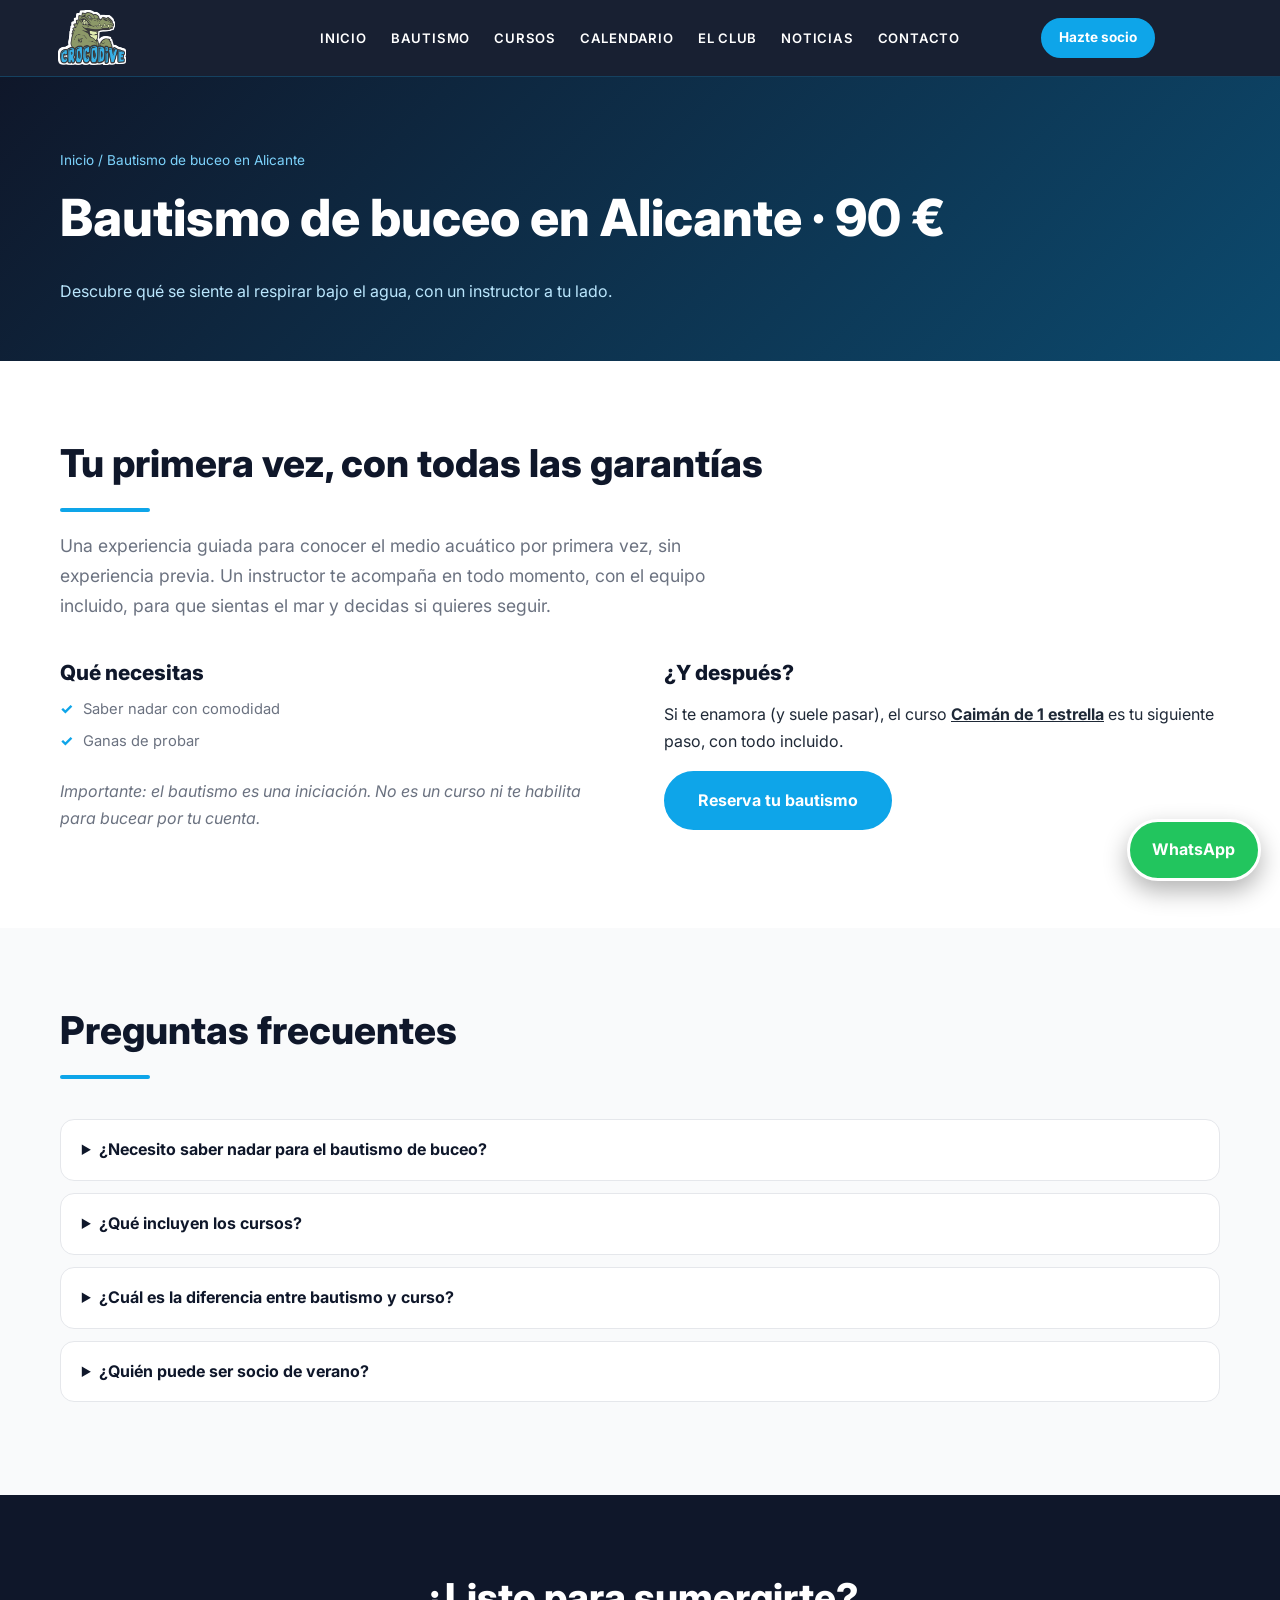
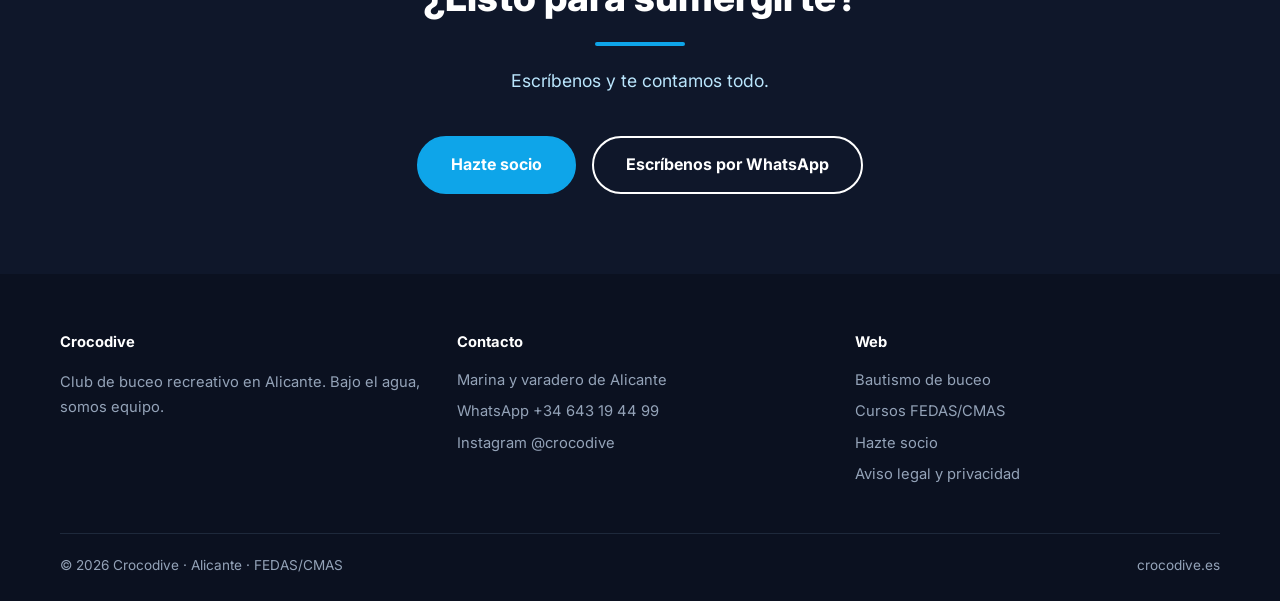
==== commit ef8df693: "Update bautismo-buceo-alicante.html" ====
--- a/bautismo-buceo-alicante.html
+++ b/bautismo-buceo-alicante.html
@@ -32,26 +32,27 @@
   
    <nav class="top" aria-label="Principal">
     <div class="w">
-        <!-- Izquierda: Logo -->
+        <!-- Botón 3 rayas -->
+        <button class="tg" aria-expanded="false" aria-controls="m" aria-label="Abrir menú">&#9776;</button>
+
+        <!-- Logo -->
         <a class="logo" href="index.html" aria-label="Crocodive, inicio">
             <img src="img/logo.png" alt="Crocodive, club de buceo en Alicante" width="65" height="52">
         </a>
 
-        <!-- Centro: Botón Hazte socio -->
+        <!-- Enlaces de navegación -->
+        <div class="links" id="m">
+            <a href="index.html">Inicio</a>
+            <a href="bautismo-buceo-alicante.html">Bautismo</a>
+            <a href="cursos-buceo-alicante.html">Cursos</a>
+            <a href="calendario-salidas.html">Calendario</a>
+            <a href="quienes-somos.html">El club</a>
+            <a href="noticias.html">Noticias</a>
+            <a href="contacto.html">Contacto</a>
+        </div>
+
+        <!-- Botón Hazte socio -->
         <a class="btn s cta-n" href="hazte-socio.html">Hazte socio</a>
-
-        <!-- Derecha: Menú y botón de navegación -->
-        <div class="nav-right">
-            <button class="tg" aria-expanded="false" aria-controls="m" aria-label="Abrir menú">&#9776;</button>
-            <div class="links" id="m">
-                <a href="index.html">Inicio</a>
-                <a href="cursos-buceo-alicante.html">Cursos</a>
-                <a href="calendario-salidas.html">Calendario</a>
-                <a href="quienes-somos.html">El club</a>
-                <a href="noticias.html">Noticias</a>
-                <a href="contacto.html">Contacto</a>
-            </div>
-        </div>
     </div>
 </nav>
   <header class="ph">
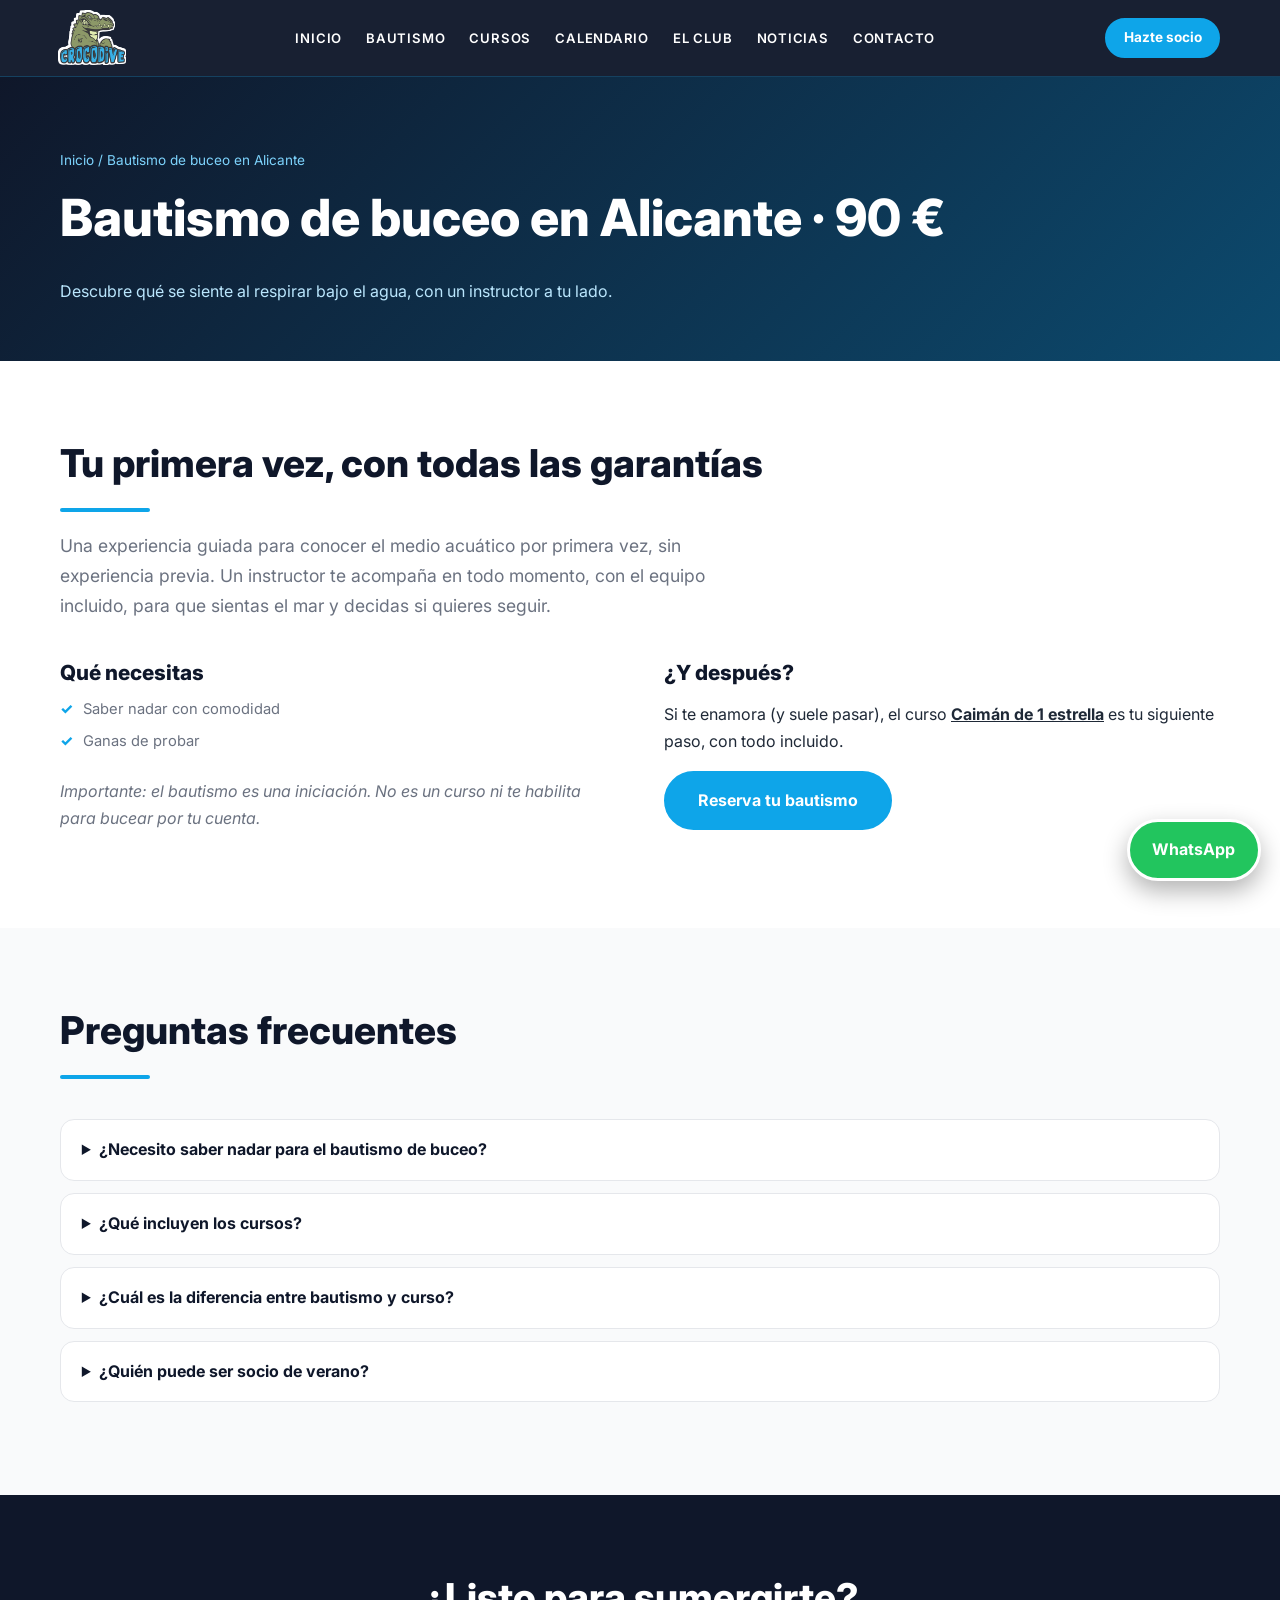
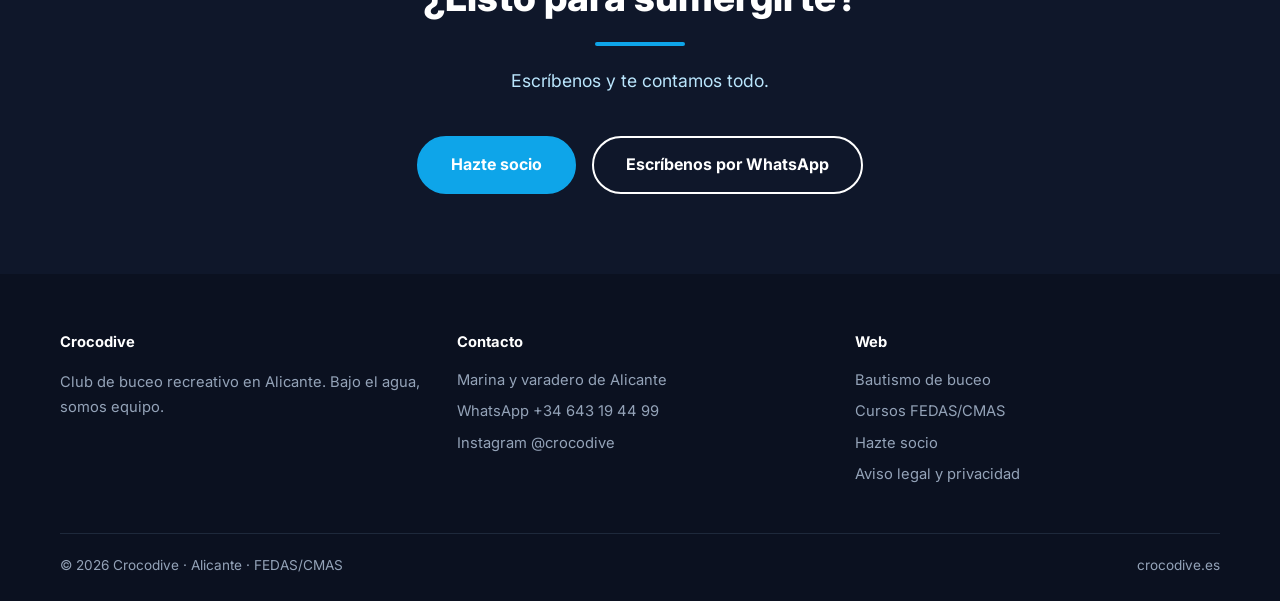
==== commit 7c3cc427: "Refactor navigation menu and update comments Removed the button for menu toggle and updated comments" ====
--- a/bautismo-buceo-alicante.html
+++ b/bautismo-buceo-alicante.html
@@ -32,15 +32,12 @@
   
    <nav class="top" aria-label="Principal">
     <div class="w">
-        <!-- Botón 3 rayas -->
-        <button class="tg" aria-expanded="false" aria-controls="m" aria-label="Abrir menú">&#9776;</button>
-
         <!-- Logo -->
         <a class="logo" href="index.html" aria-label="Crocodive, inicio">
             <img src="img/logo.png" alt="Crocodive, club de buceo en Alicante" width="65" height="52">
         </a>
 
-        <!-- Enlaces de navegación -->
+        <!-- Enlaces del menú -->
         <div class="links" id="m">
             <a href="index.html">Inicio</a>
             <a href="bautismo-buceo-alicante.html">Bautismo</a>
@@ -53,6 +50,9 @@
 
         <!-- Botón Hazte socio -->
         <a class="btn s cta-n" href="hazte-socio.html">Hazte socio</a>
+
+        <!-- Botón 3 rayas sin caja -->
+        <button class="tg" aria-expanded="false" aria-controls="m" aria-label="Abrir menú">&#9776;</button>
     </div>
 </nav>
   <header class="ph">
--- a/css/styles.css
+++ b/css/styles.css
@@ -118,17 +118,23 @@
   border-bottom: 1px solid rgba(14, 165, 233, 0.25);
 }
 
-/* Distribución en 3 columnas: Izquierda (Logo) | Centro (Botón) | Derecha (Menú) */
+/* --- VISTA ORDENADOR (> 980px) --- */
+/* Izquierda: Logo | Centro: Enlaces | Derecha: Hazte socio */
 nav.top .w {
-  display: grid;
-  grid-template-columns: 1fr auto 1fr;
+  display: flex;
   align-items: center;
+  justify-content: space-between;
   height: 76px;
-  gap: 1rem;
+  gap: 1.5rem;
+}
+
+.tg {
+  display: none;
 }
 
 .logo {
-  justify-self: start;
+  order: 1;
+  flex-shrink: 0;
 }
 
 .logo img {
@@ -137,18 +143,8 @@
   filter: drop-shadow(1.5px 0 0 #fff) drop-shadow(-1.5px 0 0 #fff) drop-shadow(0 1.5px 0 #fff) drop-shadow(0 -1.5px 0 #fff);
 }
 
-.cta-n {
-  justify-self: center;
-  margin: 0;
-}
-
-.nav-right {
-  justify-self: end;
-  display: flex;
-  align-items: center;
-}
-
 .links {
+  order: 2;
   display: flex;
   gap: 1.5rem;
   font-weight: 600;
@@ -160,6 +156,7 @@
 
 .links a {
   text-decoration: none;
+  white-space: nowrap;
 }
 
 .links a:hover,
@@ -167,27 +164,53 @@
   color: var(--cy);
 }
 
-/* Botón de menú hamburguesa (3 rayas) */
-.tg {
-  display: none;
-  background: transparent;
-  border: 2px solid #fff;
-  color: #fff;
-  border-radius: 10px;
-  padding: 0.2rem 0.6rem;
-  font-size: 1.4rem;
-  line-height: 1;
-  cursor: pointer;
-}
-
+.cta-n {
+  order: 3;
+  flex-shrink: 0;
+  margin: 0;
+}
+
+/* --- VISTA MÓVIL (<= 980px) --- */
+/* Izquierda: Logo | Centro: Hazte socio | Derecha: 3 rayas (sin caja/borde) */
 @media (max-width: 980px) {
+  nav.top .w {
+    display: grid;
+    grid-template-columns: 1fr auto 1fr;
+    align-items: center;
+    height: 76px;
+    gap: 0.5rem;
+    position: relative;
+  }
+
+  .logo {
+    order: 1;
+    justify-self: start;
+  }
+
+  .logo img {
+    height: 44px;
+  }
+
+  .cta-n {
+    order: 2;
+    justify-self: center;
+    font-size: 0.8rem;
+    padding: 0.4em 0.9em;
+  }
+
   .tg {
     display: block;
-  }
-
-  .cta-n {
-    font-size: 0.8rem;
-    padding: 0.4em 0.9em;
+    order: 3;
+    justify-self: end;
+    background: transparent;
+    border: none;
+    outline: none;
+    box-shadow: none;
+    color: #fff;
+    padding: 0;
+    font-size: 1.8rem;
+    line-height: 1;
+    cursor: pointer;
   }
 
   .links {
@@ -201,6 +224,7 @@
     padding: 1.2rem 1.5rem;
     gap: 1rem;
     border-bottom: 1px solid rgba(14, 165, 233, 0.25);
+    z-index: 50;
   }
 
   .links.open {
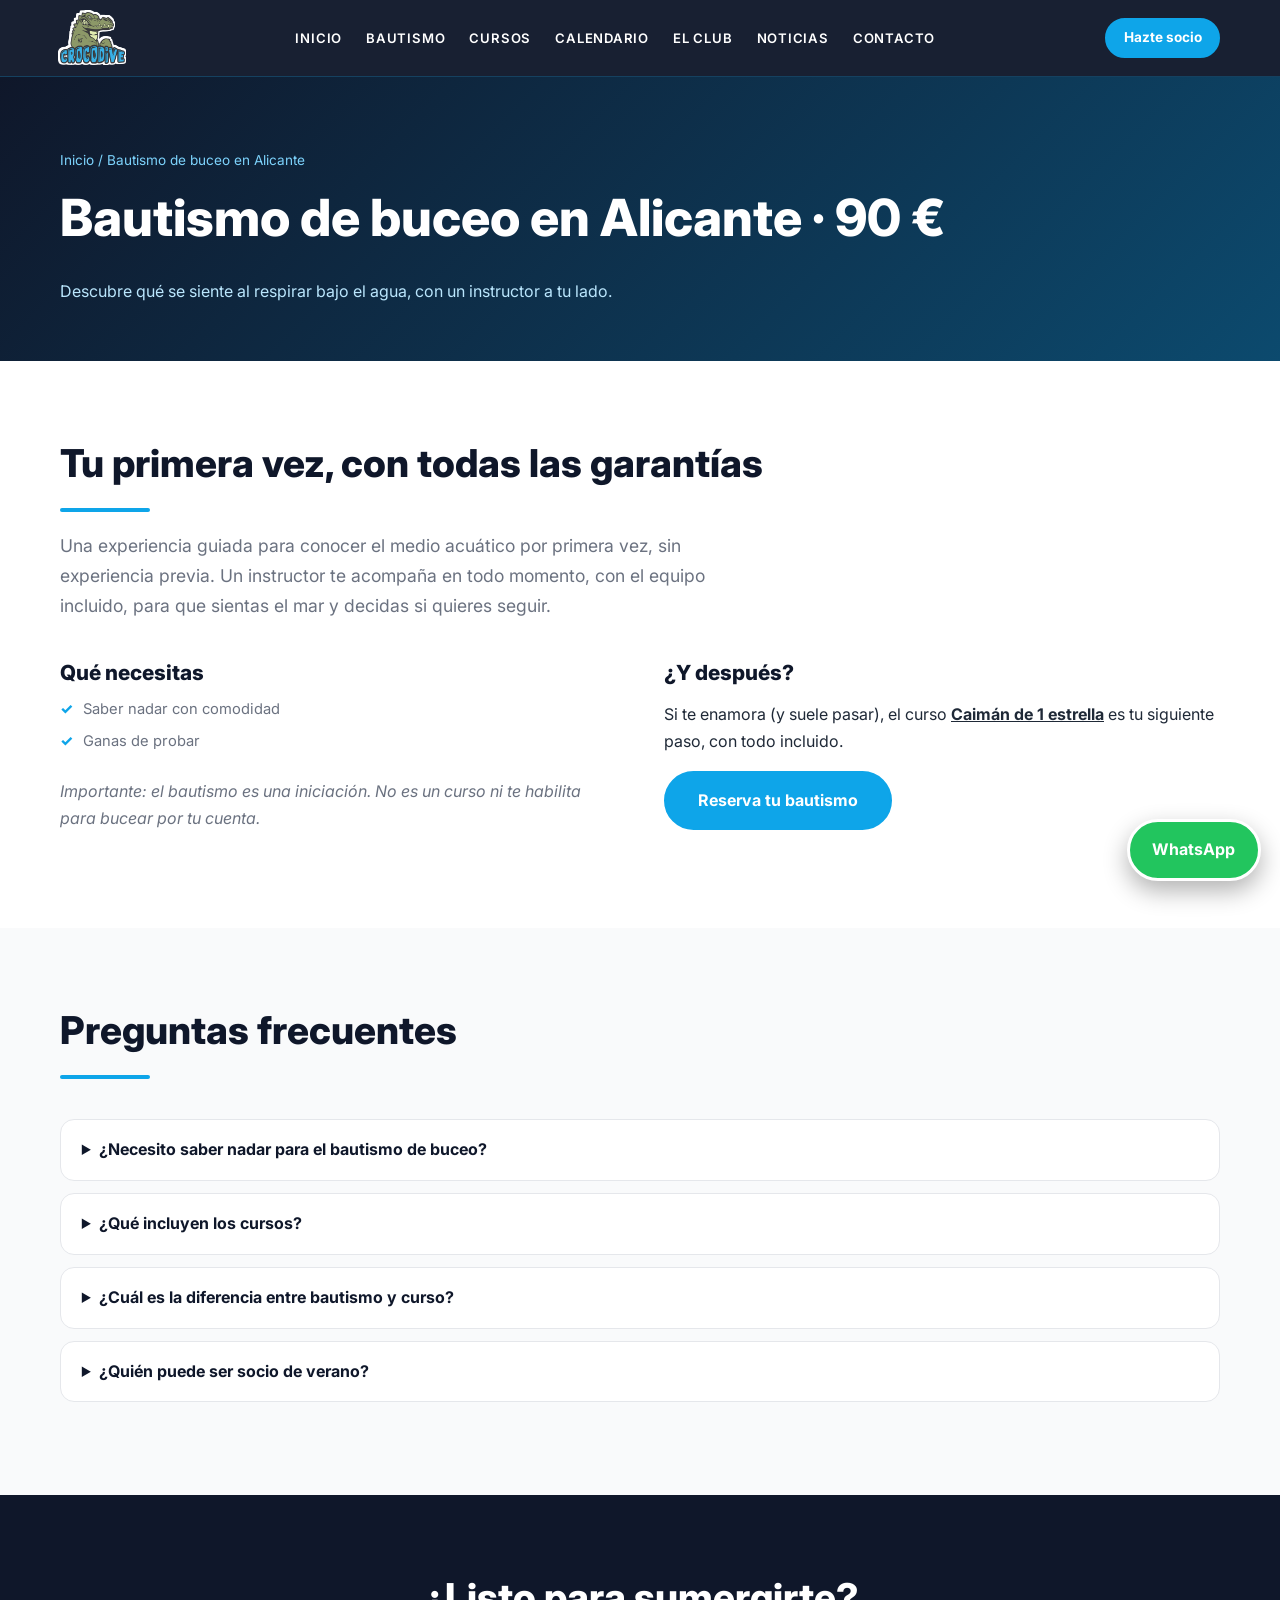
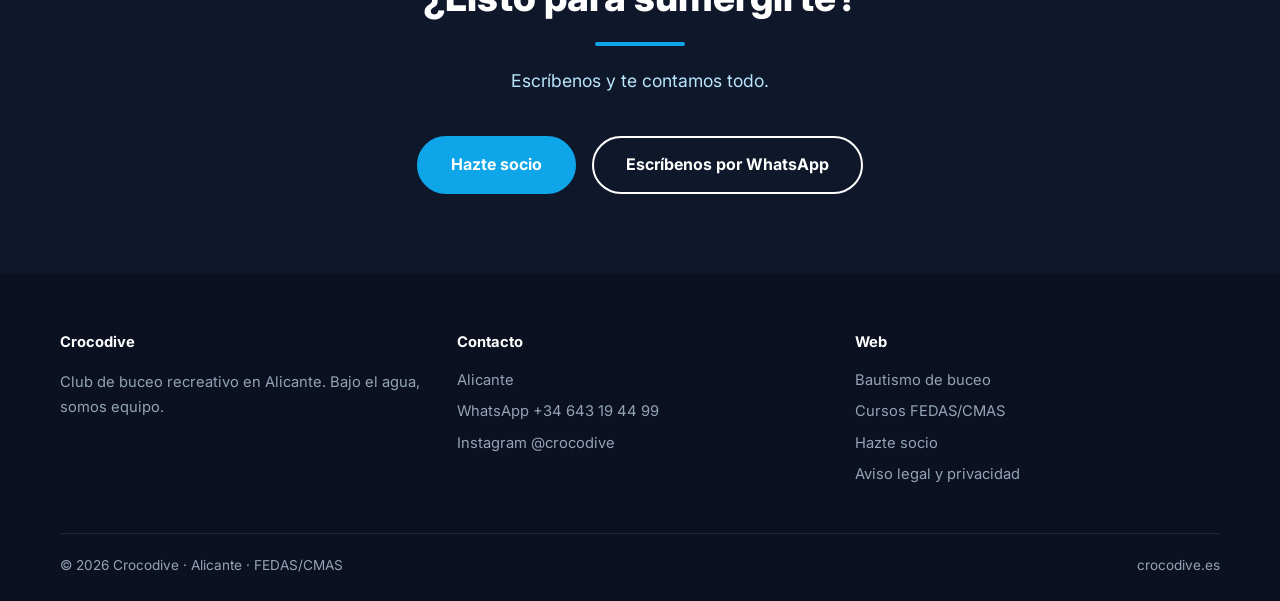
==== commit 5739fc18: "Update bautismo-buceo-alicante.html" ====
--- a/bautismo-buceo-alicante.html
+++ b/bautismo-buceo-alicante.html
@@ -141,7 +141,7 @@
         <div>
           <h4>Contacto</h4>
           <ul>
-            <li>Marina y varadero de Alicante</li>
+            <li>Alicante</li>
             <li><a href="https://wa.me/34643194499">WhatsApp +34 643 19 44 99</a></li>
             <li><a href="https://www.instagram.com/crocodive/" rel="noopener">Instagram @crocodive</a></li>
           </ul>
